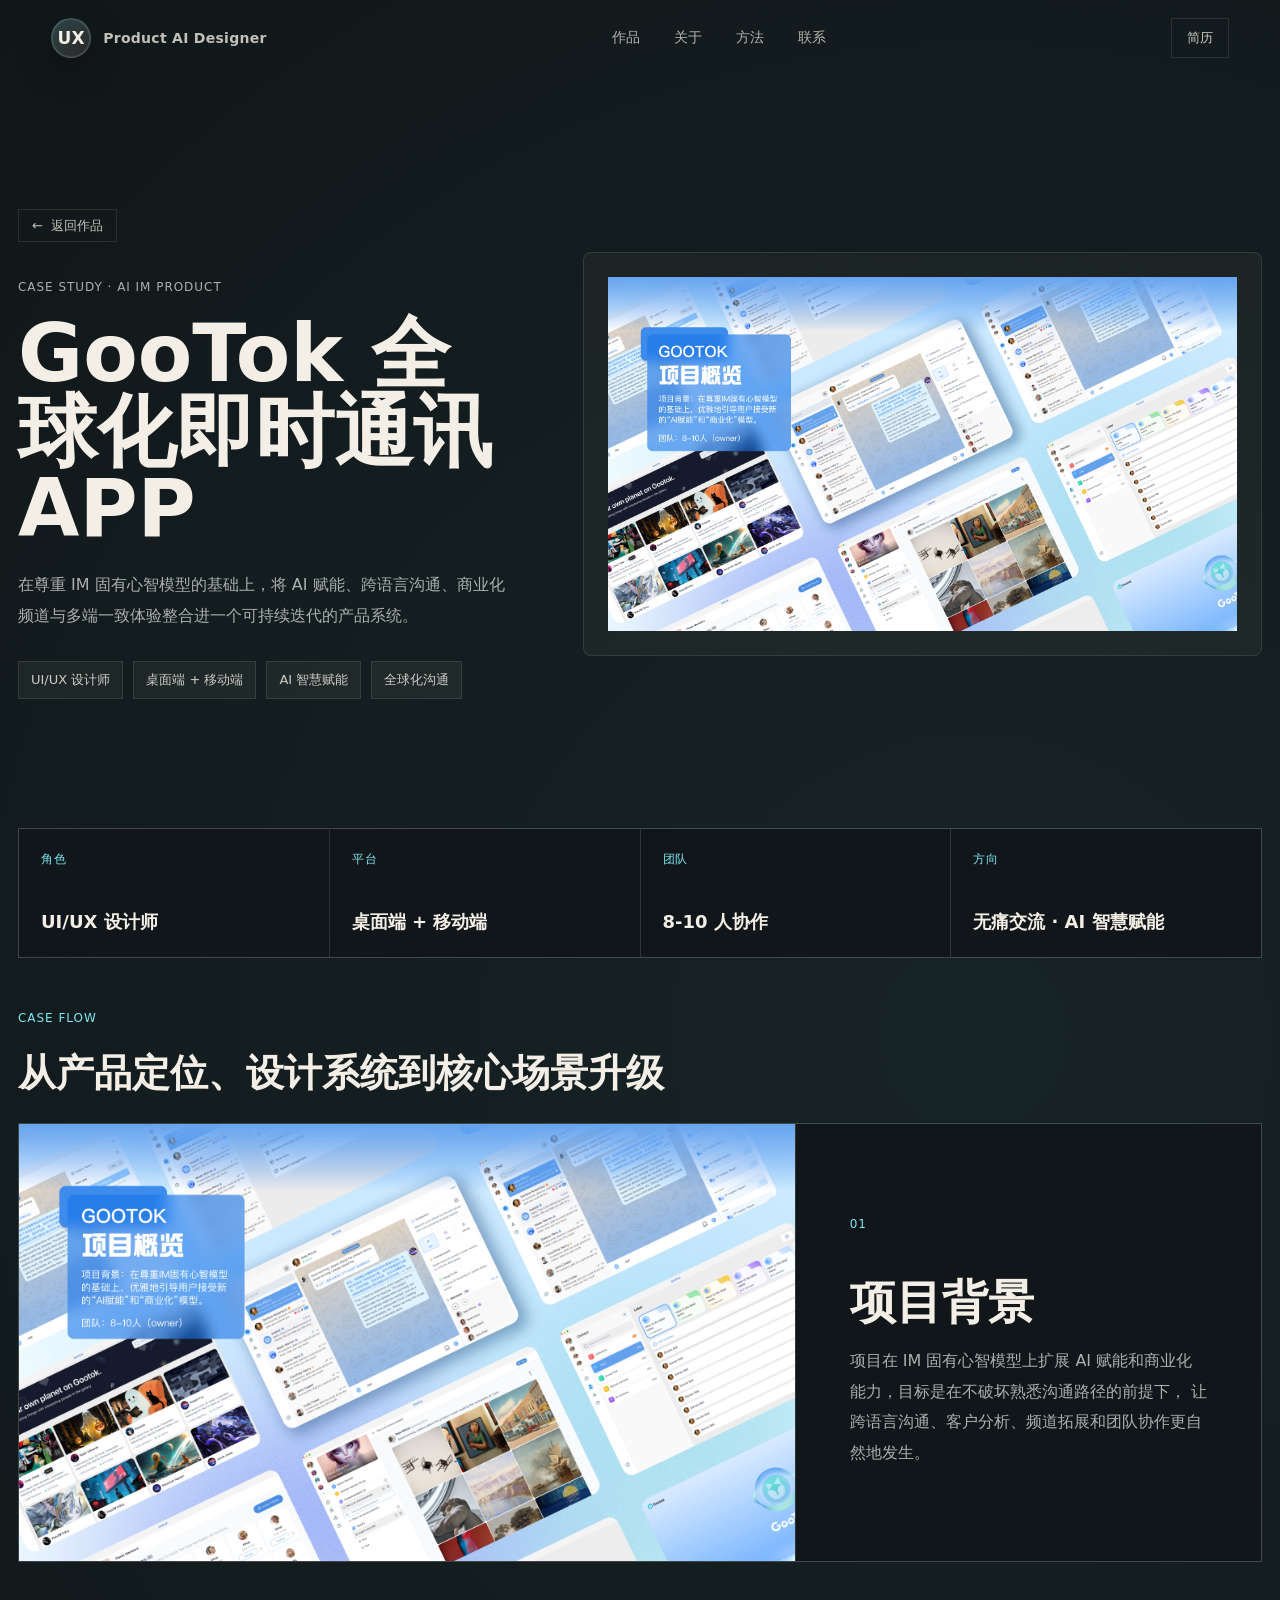
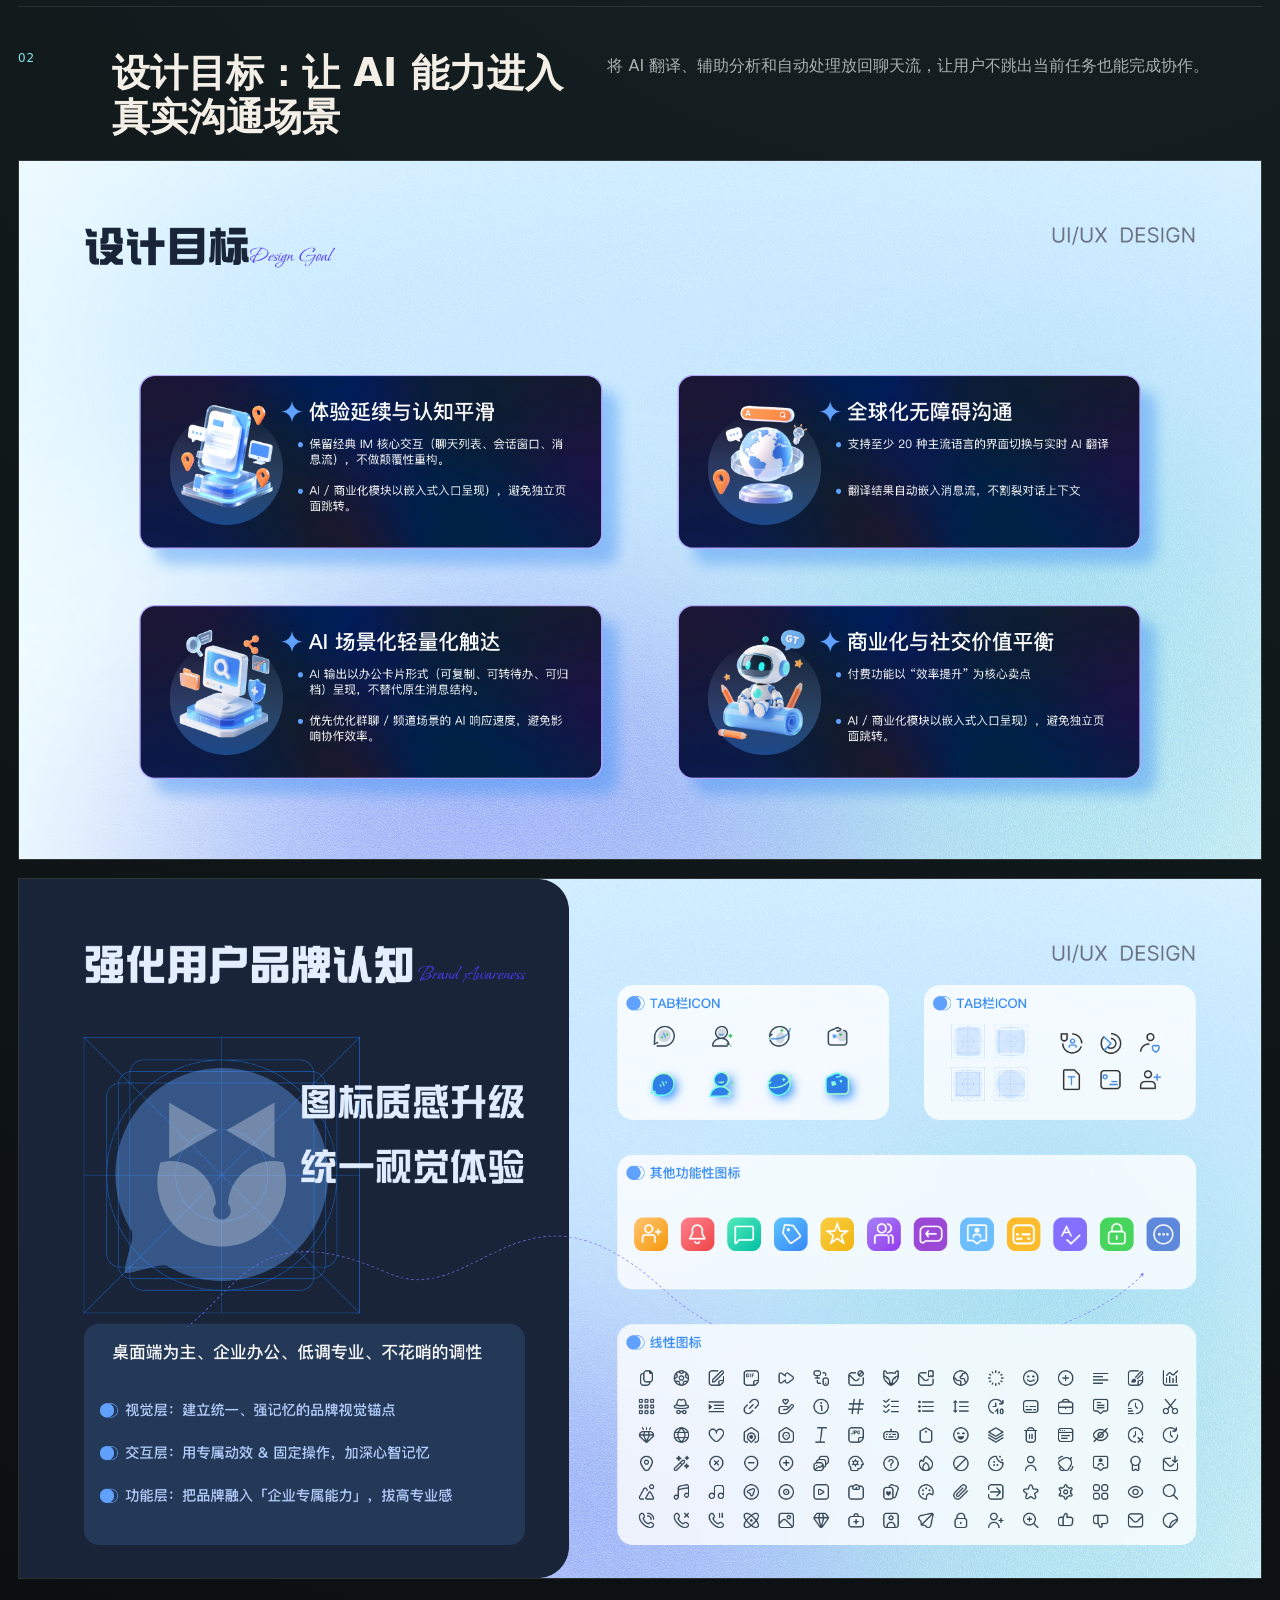
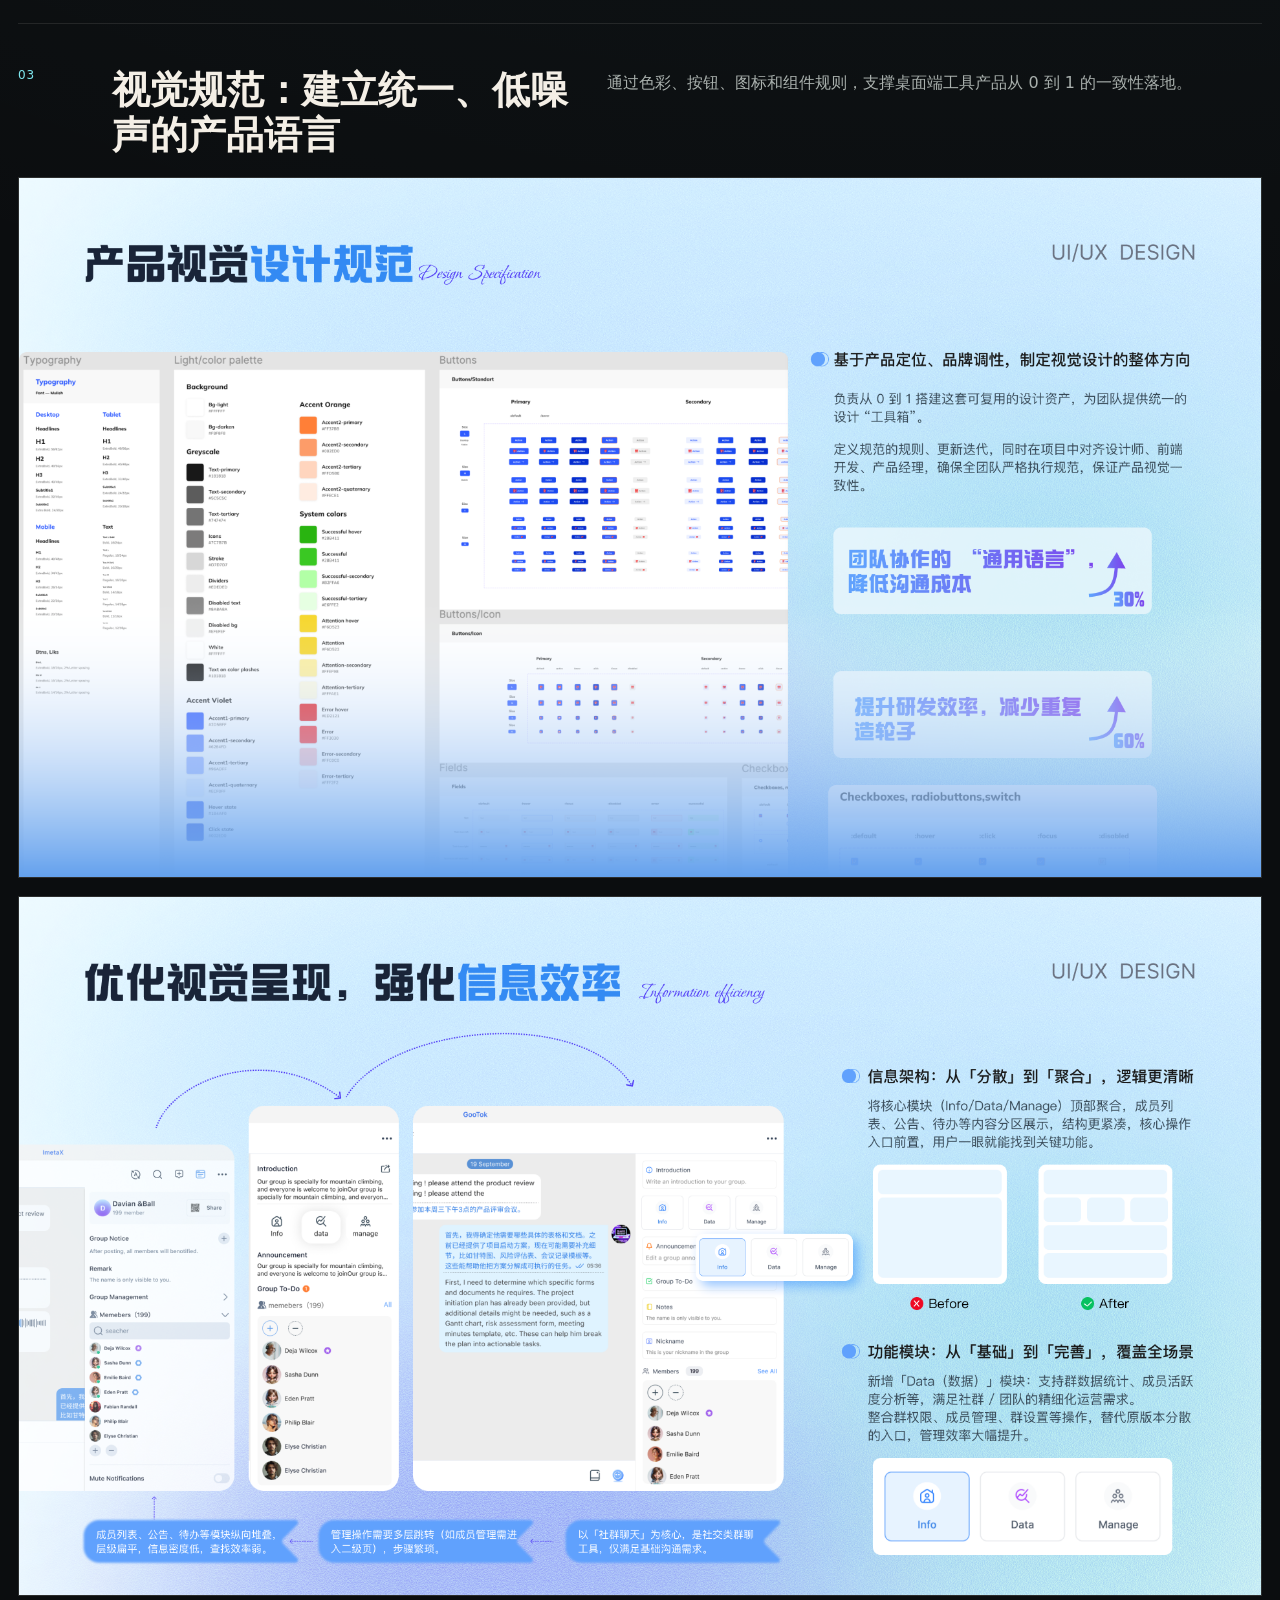
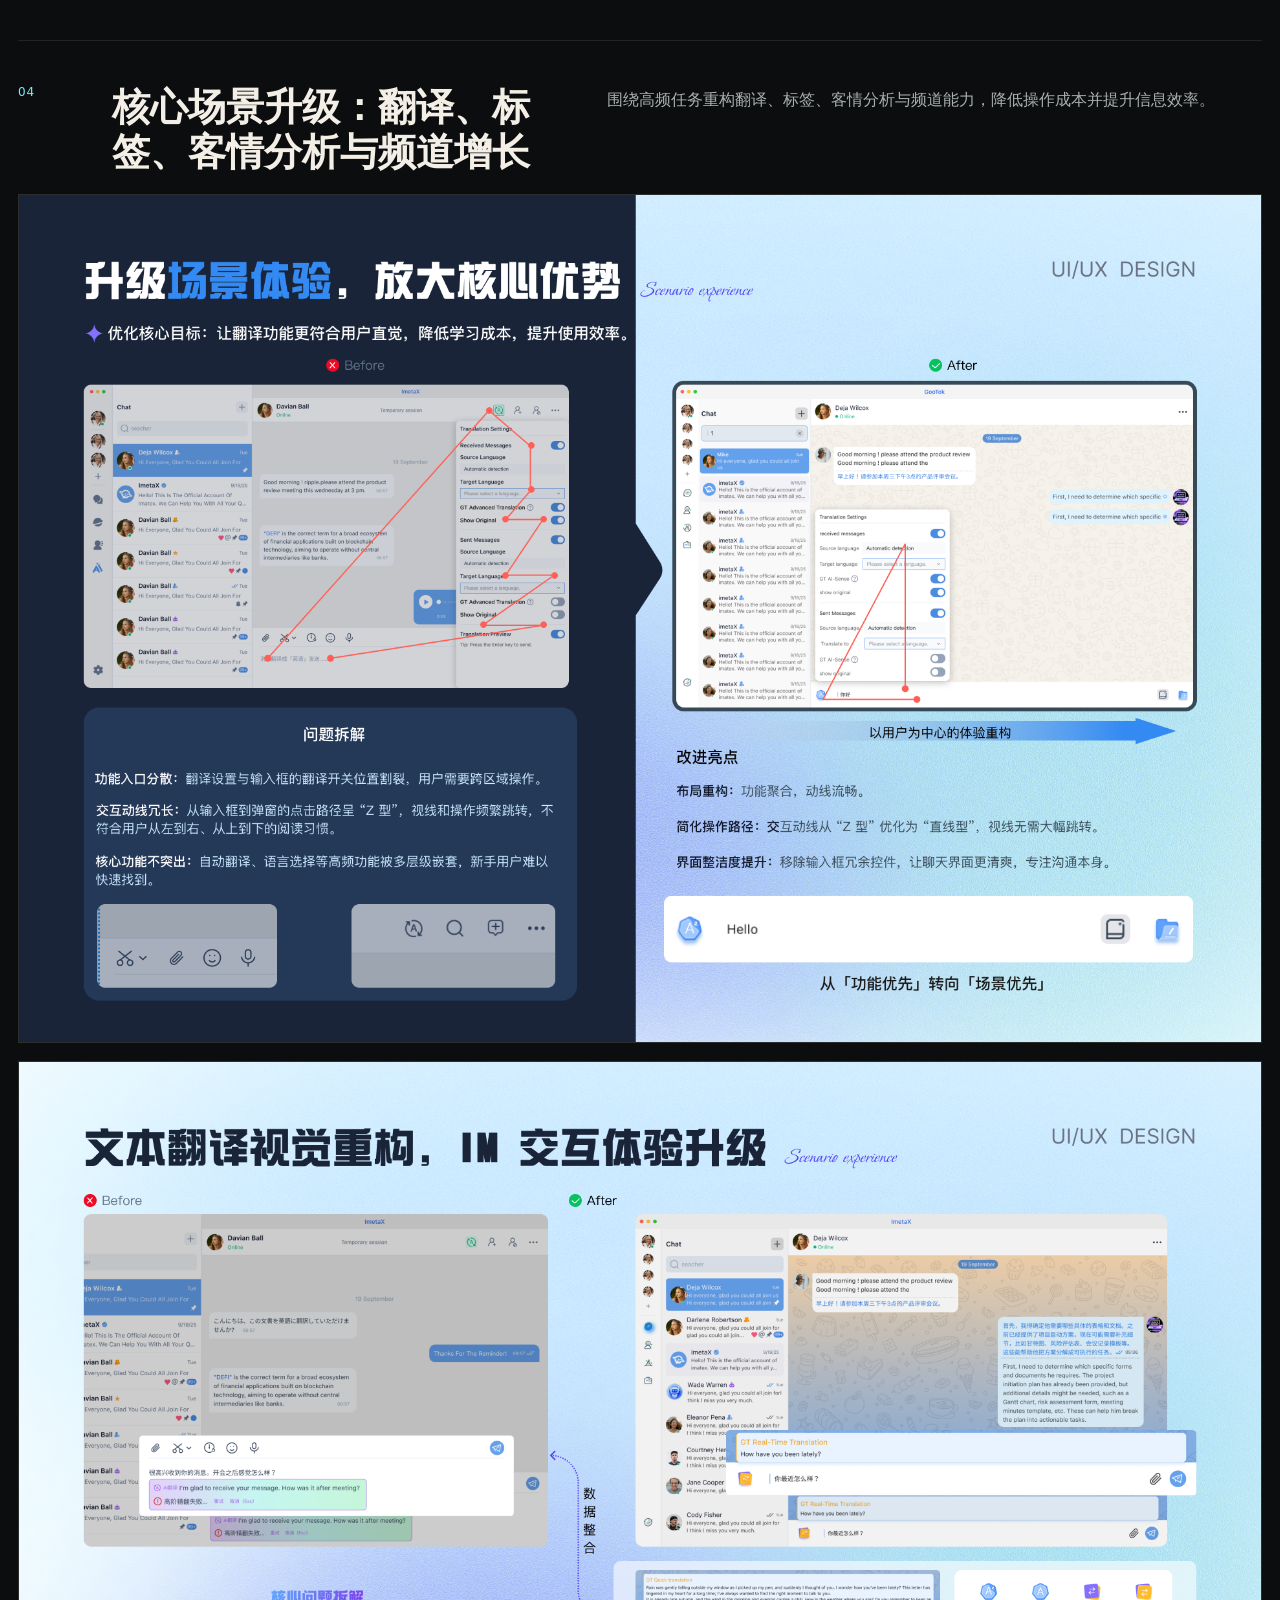
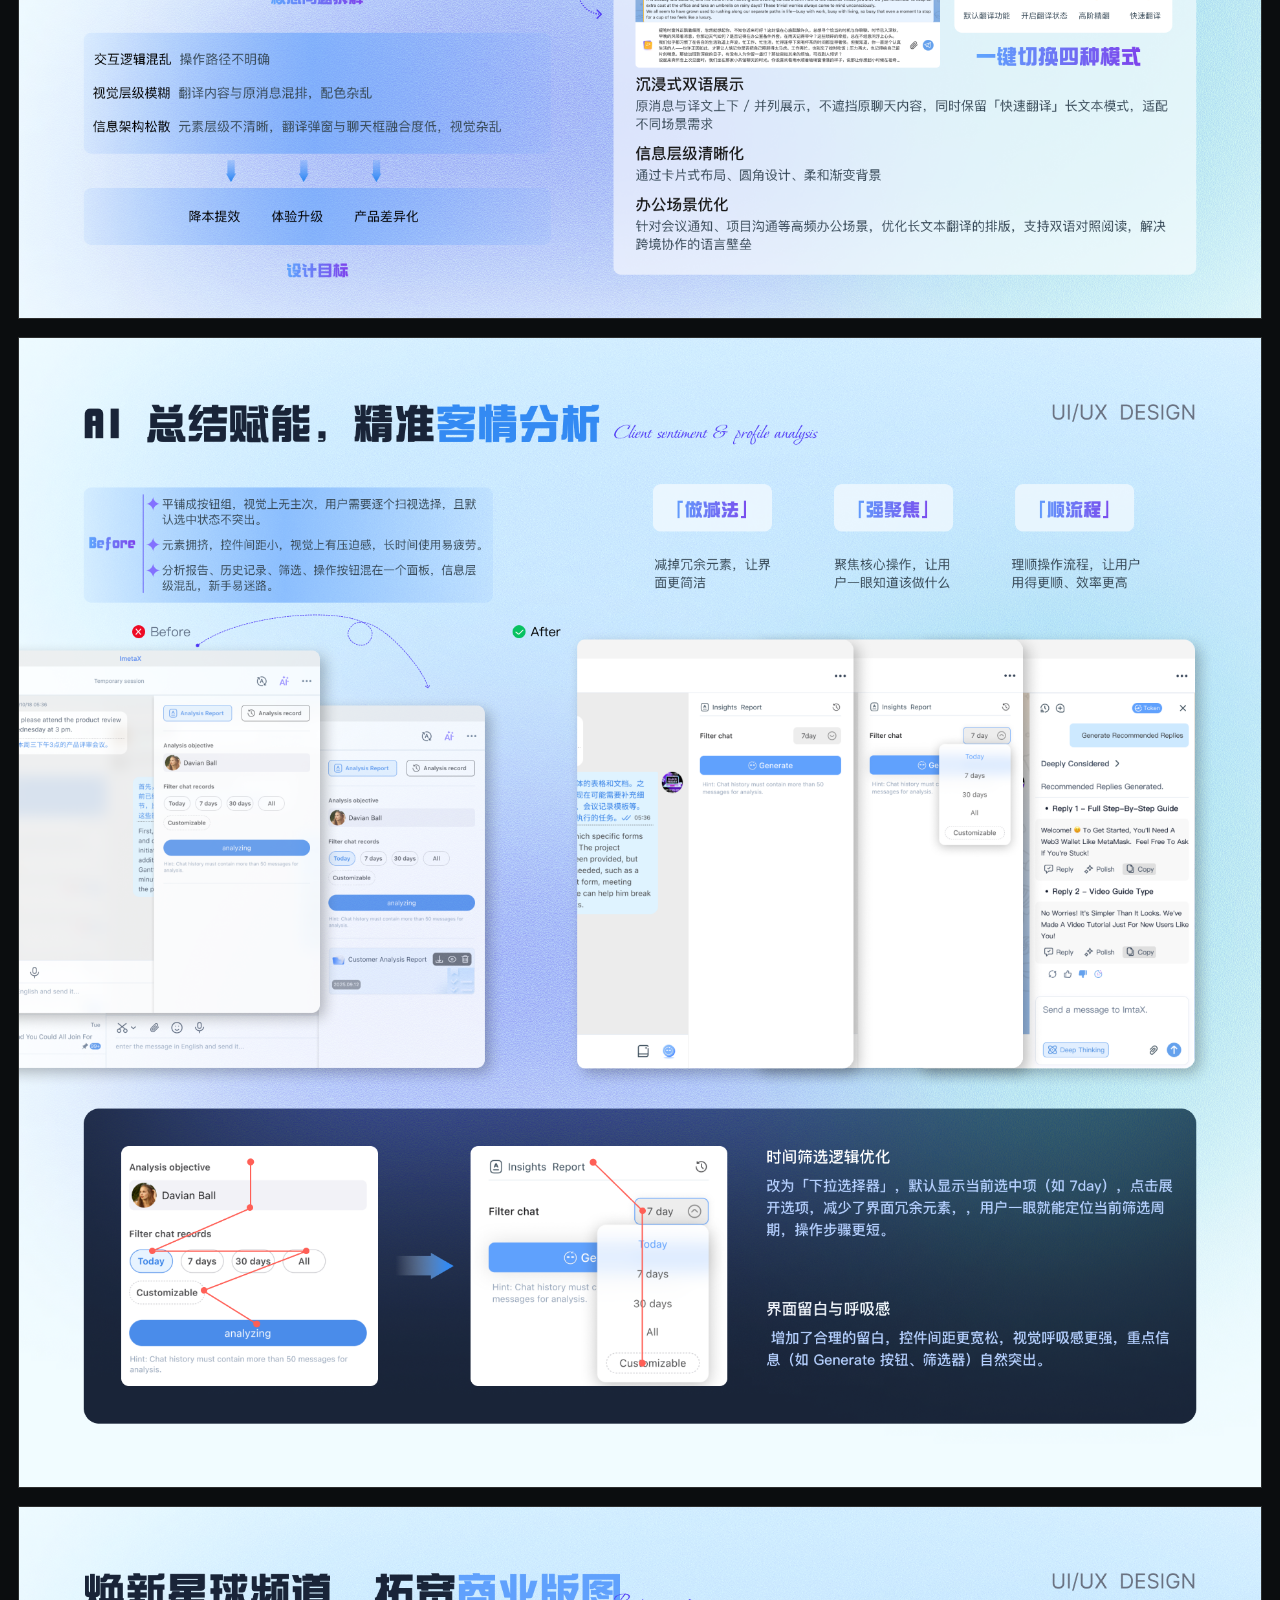
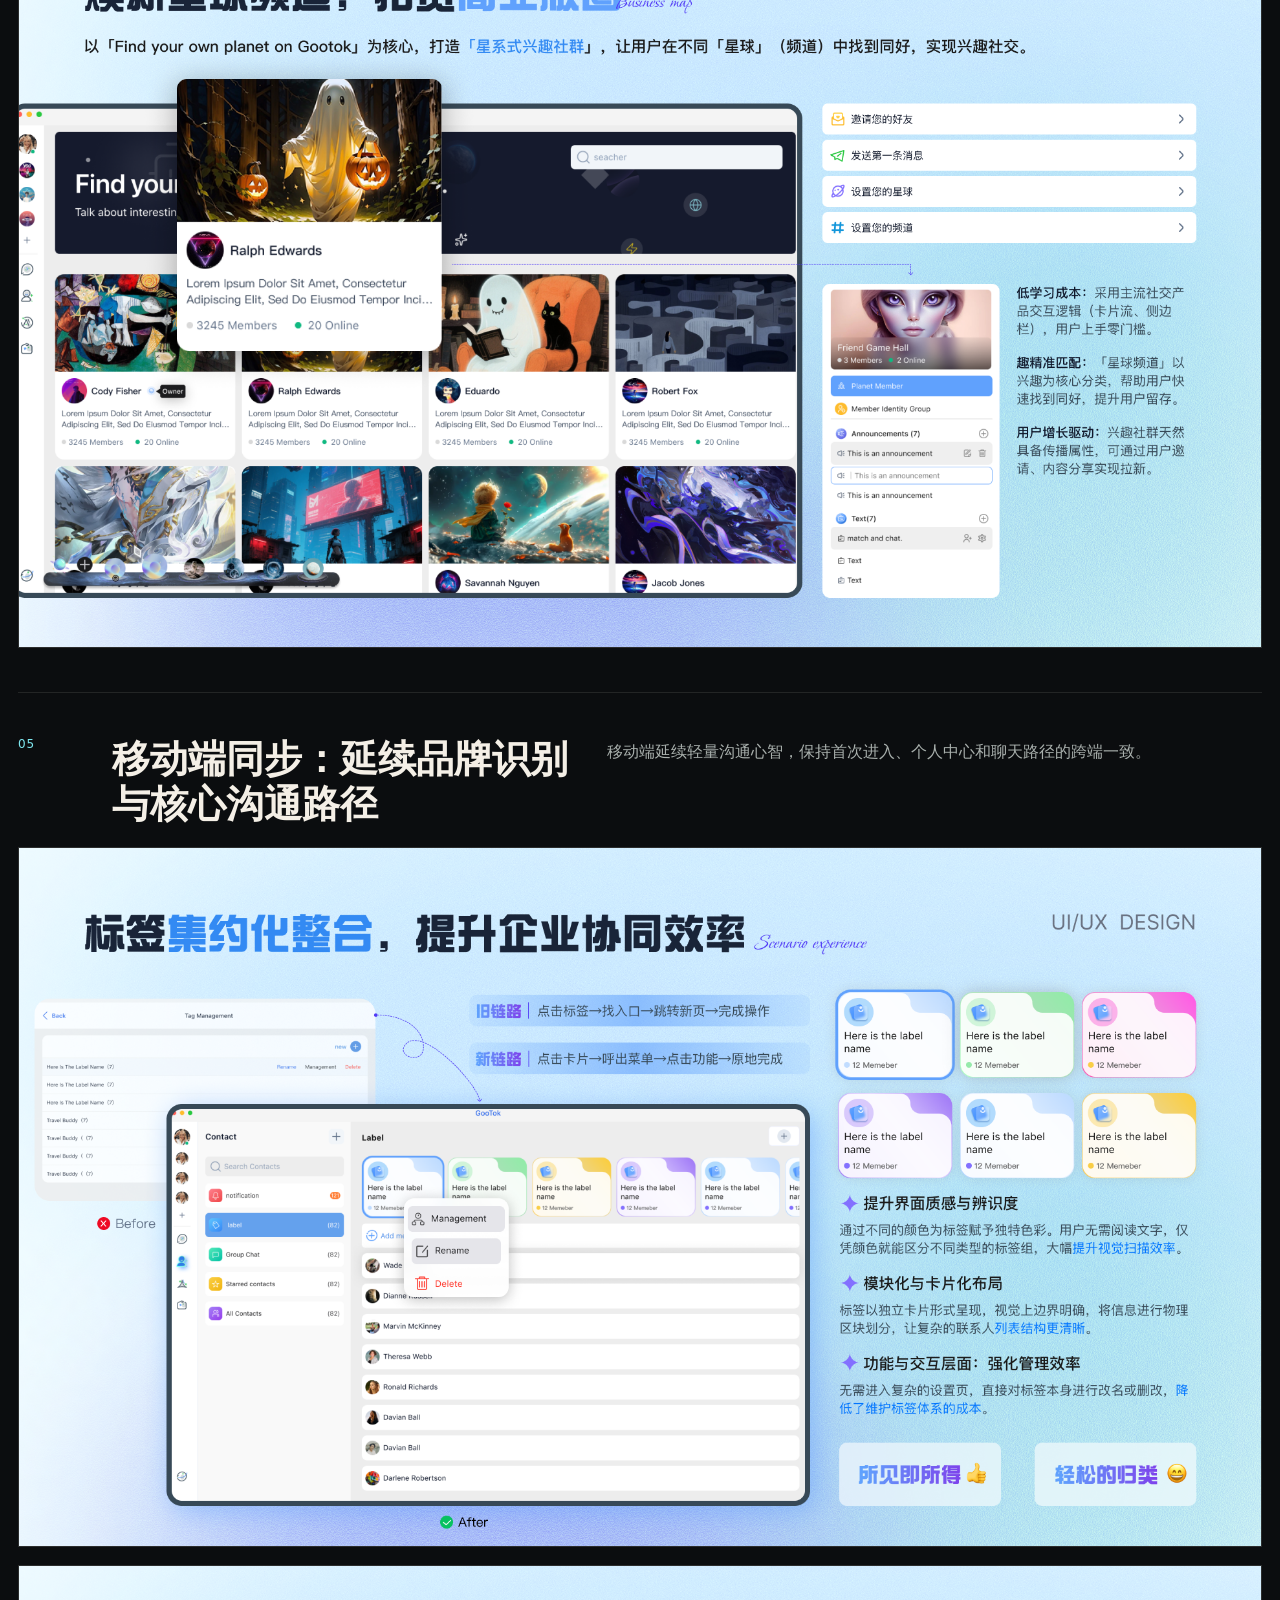
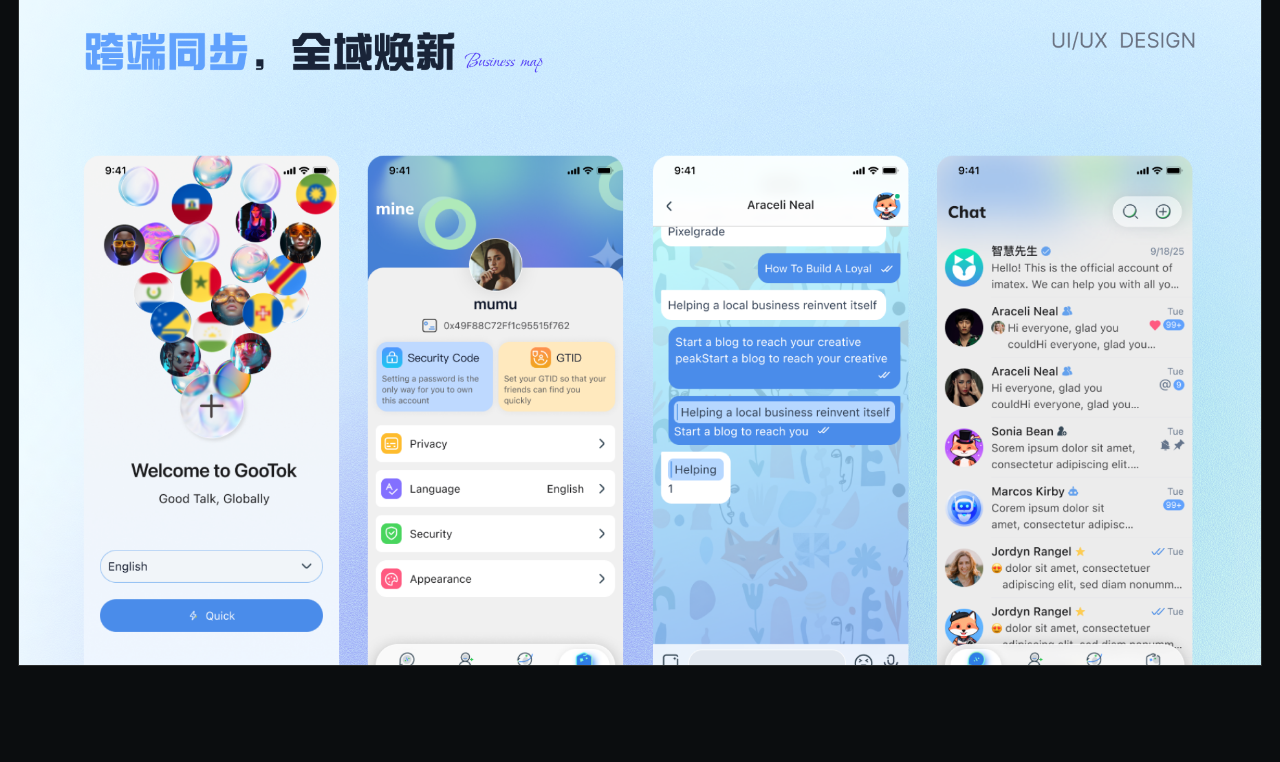
==== project-gootok.html @ 09742dea "Initial commit" ====
<!doctype html>
<html lang="zh-CN">
  <head>
    <meta charset="UTF-8" />
    <meta name="viewport" content="width=device-width, initial-scale=1.0" />
    <title>GooTok 全球化即时通讯 APP | 付小林 Ripple</title>
    <link rel="stylesheet" href="./styles.css" />
  </head>
  <body class="project-page">
    <header class="site-header is-scrolled" data-blur>
      <a class="brand" href="./index.html#top" aria-label="返回首页">
        <span class="brand-mark">UX</span>
        <span>Product AI Designer</span>
      </a>
      <nav class="nav-links" aria-label="主导航">
        <a href="./index.html#work">作品</a>
        <a href="./index.html#about">关于</a>
        <a href="./index.html#process">方法</a>
        <a href="./index.html#contact">联系</a>
      </nav>
      <a class="header-action" href="./resume.html">简历</a>
    </header>

    <main>
      <section class="project-hero">
        <div class="project-hero-copy reveal">
          <a class="project-back-link" href="./index.html#work">返回作品</a>
          <p class="section-kicker">Case Study · AI IM Product</p>
          <h1>GooTok 全球化即时通讯 APP</h1>
          <p>
            在尊重 IM 固有心智模型的基础上，将 AI 赋能、跨语言沟通、商业化频道与多端一致体验整合进一个可持续迭代的产品系统。
          </p>
          <div class="project-tags" aria-label="项目标签">
            <span>UI/UX 设计师</span>
            <span>桌面端 + 移动端</span>
            <span>AI 智慧赋能</span>
            <span>全球化沟通</span>
          </div>
        </div>
        <button class="project-hero-shot is-contained reveal" type="button" data-lightbox="./assets/projects/gootok/5.png">
          <img src="./assets/projects/gootok/5.png" alt="GooTok 项目封面" />
        </button>
      </section>

      <section class="project-overview">
        <div>
          <span>角色</span>
          <strong>UI/UX 设计师</strong>
        </div>
        <div>
          <span>平台</span>
          <strong>桌面端 + 移动端</strong>
        </div>
        <div>
          <span>团队</span>
          <strong>8-10 人协作</strong>
        </div>
        <div>
          <span>方向</span>
          <strong>无痛交流 · AI 智慧赋能</strong>
        </div>
      </section>

      <section class="project-section">
        <div class="project-section-heading">
          <p class="section-kicker">Case Flow</p>
          <h2>从产品定位、设计系统到核心场景升级</h2>
        </div>

        <section class="project-chapter">
          <article class="project-feature">
            <button type="button" data-lightbox="./assets/projects/gootok/5.png">
              <img src="./assets/projects/gootok/5.png" alt="GooTok 项目概览" />
            </button>
            <div>
              <span>01</span>
              <h3>项目背景</h3>
              <p>
                项目在 IM 固有心智模型上扩展 AI 赋能和商业化能力，目标是在不破坏熟悉沟通路径的前提下，
                让跨语言沟通、客户分析、频道拓展和团队协作更自然地发生。
              </p>
            </div>
          </article>
        </section>

        <section class="project-chapter">
          <div class="project-chapter-copy">
            <span>02</span>
            <h3>设计目标：让 AI 能力进入真实沟通场景</h3>
            <p>
              将 AI 翻译、辅助分析和自动处理放回聊天流，让用户不跳出当前任务也能完成协作。
            </p>
          </div>
          <div class="project-gallery">
            <button type="button" data-lightbox="./assets/projects/gootok/6.png">
              <img src="./assets/projects/gootok/6.png" alt="GooTok 设计目标" />
            </button>
            <button type="button" data-lightbox="./assets/projects/gootok/8.png">
              <img src="./assets/projects/gootok/8.png" alt="GooTok 翻译体验重构" />
            </button>
          </div>
        </section>

        <section class="project-chapter">
          <div class="project-chapter-copy">
            <span>03</span>
            <h3>视觉规范：建立统一、低噪声的产品语言</h3>
            <p>
              通过色彩、按钮、图标和组件规则，支撑桌面端工具产品从 0 到 1 的一致性落地。
            </p>
          </div>
          <div class="project-gallery">
            <button type="button" data-lightbox="./assets/projects/gootok/7.png">
              <img src="./assets/projects/gootok/7.png" alt="GooTok 产品视觉设计规范" />
            </button>
            <button type="button" data-lightbox="./assets/projects/gootok/9.png">
              <img src="./assets/projects/gootok/9.png" alt="GooTok 品牌认知与图标系统" />
            </button>
          </div>
        </section>

        <section class="project-chapter">
          <div class="project-chapter-copy">
            <span>04</span>
            <h3>核心场景升级：翻译、标签、客情分析与频道增长</h3>
            <p>
              围绕高频任务重构翻译、标签、客情分析与频道能力，降低操作成本并提升信息效率。
            </p>
          </div>
          <div class="project-gallery">
            <button type="button" data-lightbox="./assets/projects/gootok/10.png">
              <img src="./assets/projects/gootok/10.png" alt="GooTok 信息效率优化" />
            </button>
            <button type="button" data-lightbox="./assets/projects/gootok/11.png">
              <img src="./assets/projects/gootok/11.png" alt="GooTok 场景体验升级" />
            </button>
            <button type="button" data-lightbox="./assets/projects/gootok/13.png">
              <img src="./assets/projects/gootok/13.png" alt="GooTok 客情分析" />
            </button>
            <button type="button" data-lightbox="./assets/projects/gootok/14.png">
              <img src="./assets/projects/gootok/14.png" alt="GooTok 星球频道商业版图" />
            </button>
          </div>
        </section>

        <section class="project-chapter">
          <div class="project-chapter-copy">
            <span>05</span>
            <h3>移动端同步：延续品牌识别与核心沟通路径</h3>
            <p>
              移动端延续轻量沟通心智，保持首次进入、个人中心和聊天路径的跨端一致。
            </p>
          </div>
          <div class="project-gallery">
            <button type="button" data-lightbox="./assets/projects/gootok/12.png">
              <img src="./assets/projects/gootok/12.png" alt="GooTok 移动端界面" />
            </button>
            <button type="button" data-lightbox="./assets/projects/gootok/15.png">
              <img src="./assets/projects/gootok/15.png" alt="GooTok 移动端体验" />
            </button>
          </div>
        </section>
      </section>
    </main>

    <div class="lightbox" aria-hidden="true">
      <button class="lightbox-close" type="button" aria-label="关闭图片预览">关闭</button>
      <img alt="项目大图预览" />
    </div>
    <script src="./script.js"></script>
  </body>
</html>
---- styles.css ----
:root {
  color-scheme: dark;
  --bg: #0b0d0f;
  --bg-soft: #11161a;
  --ink: #f4efe6;
  --muted: #a9b0ad;
  --line: rgba(244, 239, 230, 0.1);
  --cyan: #7ee7ef;
  --coral: #ff7968;
  --olive: #b5c16b;
  --panel: rgba(18, 22, 24, 0.72);
  --max: 1440px;
  --radius-panel: 24px;
  --radius-card: 20px;
}

* {
  box-sizing: border-box;
}

html {
  scroll-behavior: smooth;
}

body {
  margin: 0;
  background: var(--bg);
  color: var(--ink);
  font-family:
    Inter, ui-sans-serif, system-ui, -apple-system, BlinkMacSystemFont, "Segoe UI",
    "PingFang SC", "Hiragino Sans GB", "Microsoft YaHei", sans-serif;
  letter-spacing: 0;
}

a {
  color: inherit;
  text-decoration: none;
}

.site-header {
  position: fixed;
  z-index: 20;
  top: 0;
  left: 0;
  right: 0;
  display: flex;
  align-items: center;
  justify-content: space-between;
  gap: 28px;
  padding: 18px clamp(18px, 4vw, 56px);
  transition:
    background 220ms ease,
    border-color 220ms ease,
    backdrop-filter 220ms ease;
}

.site-header.is-scrolled {
  background: rgba(8, 10, 11, 0.74);
  border-bottom: 1px solid var(--line);
  backdrop-filter: blur(18px);
}

.brand,
.nav-links,
.hero-tags,
.contact-actions {
  display: flex;
  align-items: center;
}

.brand {
  gap: 12px;
  font-size: 14px;
  font-weight: 650;
  color: rgba(244, 239, 230, 0.78);
  letter-spacing: 0.02em;
  white-space: nowrap;
}

.brand-mark {
  display: grid;
  width: 40px;
  height: 40px;
  place-items: center;
  border: 1px solid rgba(244, 239, 230, 0.16);
  border-radius: 50%;
  background:
    linear-gradient(145deg, rgba(126, 231, 239, 0.18), rgba(255, 121, 104, 0.08)),
    rgba(244, 239, 230, 0.04);
  color: var(--ink);
  font-size: 17px;
  font-weight: 800;
  box-shadow:
    0 12px 34px rgba(0, 0, 0, 0.28),
    inset 0 0 0 1px rgba(126, 231, 239, 0.14);
}

.nav-links {
  gap: clamp(16px, 3vw, 34px);
  color: rgba(244, 239, 230, 0.72);
  font-size: 14px;
}

.nav-links a,
.header-action {
  transition: color 180ms ease;
}

.nav-links a:hover,
.header-action:hover {
  color: var(--ink);
}

.header-action {
  border: 1px solid var(--line);
  padding: 10px 15px;
  color: rgba(244, 239, 230, 0.82);
  font-size: 13px;
}

.hero {
  position: relative;
  min-height: 92vh;
  display: grid;
  grid-template-columns: minmax(0, 0.92fr) minmax(320px, 0.42fr);
  grid-template-areas:
    "content portrait"
    "panel panel";
  column-gap: clamp(28px, 6vw, 90px);
  row-gap: 34px;
  align-items: start;
  overflow: hidden;
  width: min(var(--max), calc(100% - 36px));
  margin-inline: auto;
  padding: 118px 0 54px;
}

.hero-media,
.hero-overlay {
  position: absolute;
  inset-block: 0;
  left: 50%;
  width: 100vw;
  transform: translateX(-50%);
}

.hero-media {
  width: 100%;
  height: 100%;
  object-fit: cover;
  filter: saturate(0.92) contrast(1.04);
}

.hero-overlay {
  background:
    linear-gradient(90deg, rgba(6, 8, 9, 0.86) 0%, rgba(6, 8, 9, 0.56) 45%, rgba(6, 8, 9, 0.28) 100%),
    linear-gradient(0deg, var(--bg) 0%, rgba(11, 13, 15, 0) 32%),
    radial-gradient(circle at 18% 42%, rgba(126, 231, 239, 0.16), transparent 34%);
}

.hero-content,
.hero-panel,
.hero-portrait {
  position: relative;
  z-index: 2;
}

.hero-content {
  grid-area: content;
  width: min(700px, 100%);
  min-height: 432px;
  display: flex;
  flex-direction: column;
  padding-bottom: 0;
}

.hero-portrait {
  grid-area: portrait;
  justify-self: end;
  width: min(360px, 100%);
  margin: 0;
  overflow: visible;
  border: 1px solid rgba(126, 231, 239, 0.22);
  border-radius: 42px;
  background: rgba(8, 12, 14, 0.62);
  box-shadow:
    -28px 36px 120px rgba(0, 0, 0, 0.48),
    inset 0 0 0 1px rgba(244, 239, 230, 0.04);
}

.hero-portrait::before {
  content: "";
  position: absolute;
  z-index: 1;
  pointer-events: none;
}

.hero-portrait::before {
  top: -58px;
  left: 30px;
  width: 138px;
  height: 138px;
  border-radius: 50%;
  background: repeating-conic-gradient(from 10deg, rgba(126, 231, 239, 0.72) 0 7deg, transparent 7deg 14deg);
  opacity: 0.7;
}

.hero-portrait img {
  position: relative;
  z-index: 1;
  display: block;
  width: 100%;
  aspect-ratio: 4 / 5.05;
  object-fit: cover;
  object-position: center top;
  border-radius: 40px 40px 24px 24px;
  filter: saturate(0.92) contrast(1.06) brightness(0.98);
}

.hero-portrait figcaption {
  position: absolute;
  z-index: 3;
  left: 50%;
  bottom: 18px;
  width: min(82%, 292px);
  display: grid;
  gap: 8px;
  padding: 14px 18px;
  border: 1px solid rgba(244, 239, 230, 0.18);
  border-radius: 18px;
  background: rgba(8, 12, 14, 0.74);
  box-shadow: 0 18px 54px rgba(0, 0, 0, 0.34);
  transform: translateX(-50%);
  backdrop-filter: blur(18px);
}

.hero-portrait figcaption span {
  color: var(--cyan);
  font-size: 11px;
  line-height: 1.4;
  letter-spacing: 0.08em;
  text-transform: uppercase;
}

.hero-portrait figcaption strong {
  color: rgba(244, 239, 230, 0.88);
  font-size: 13px;
  line-height: 1.45;
  font-weight: 520;
}

.eyebrow,
.section-kicker,
.work-body p,
.panel-label {
  color: var(--cyan);
  text-transform: uppercase;
  font-size: 12px;
  line-height: 1.4;
  letter-spacing: 0.08em;
}

.hero h1,
.intro h2,
.section-heading h2,
.about-copy h2,
.contact h2 {
  margin: 0;
  font-weight: 640;
  letter-spacing: 0;
}

.hero h1 {
  max-width: 680px;
  margin-top: 20px;
  font-size: clamp(42px, 4.45vw, 64px);
  line-height: 1.1;
}

.hero h1 span {
  display: block;
}

.hero-subtitle {
  max-width: 600px;
  margin: 22px 0 0;
  color: rgba(126, 231, 239, 0.82);
  font-size: clamp(14px, 1.45vw, 17px);
  line-height: 1.65;
  font-weight: 560;
}

.hero-copy {
  max-width: 620px;
  margin: 24px 0 0;
  color: rgba(244, 239, 230, 0.72);
  font-size: clamp(14px, 1.5vw, 17px);
  line-height: 1.85;
}

.hero-tags,
.contact-actions {
  gap: 10px;
  flex-wrap: wrap;
  margin-top: 28px;
}

.hero-tags {
  max-width: 560px;
  margin-top: 32px;
}

.hero-tags span {
  display: inline-flex;
  min-height: 38px;
  align-items: center;
  border-radius: 9px;
  border: 1px solid rgba(126, 231, 239, 0.28);
  background:
    linear-gradient(180deg, rgba(126, 231, 239, 0.34), rgba(59, 134, 181, 0.18)),
    rgba(11, 35, 52, 0.72);
  color: rgba(235, 250, 252, 0.94);
  padding: 0 13px;
  font-size: clamp(14px, 1.25vw, 17px);
  line-height: 1;
  font-weight: 560;
  white-space: nowrap;
  box-shadow: inset 0 1px 0 rgba(244, 239, 230, 0.18);
  backdrop-filter: blur(14px);
}

.button {
  min-height: 46px;
  display: inline-flex;
  align-items: center;
  justify-content: center;
  border: 1px solid var(--line);
  padding: 0 20px;
  font-size: 14px;
  transition:
    transform 180ms ease,
    background 180ms ease,
    border-color 180ms ease;
}

.button:hover {
  transform: translateY(-2px);
}

.button.primary {
  background: var(--ink);
  color: #101314;
  border-color: var(--ink);
}

.button.secondary {
  color: rgba(244, 239, 230, 0.88);
  background: rgba(244, 239, 230, 0.06);
}

.hero-panel {
  grid-area: panel;
  width: 100%;
  display: grid;
  grid-template-columns: repeat(3, 1fr);
  border: 1px solid rgba(126, 231, 239, 0.18);
  background: rgba(9, 12, 13, 0.46);
  backdrop-filter: blur(20px);
}

.hero-panel div {
  min-height: 112px;
  display: flex;
  flex-direction: column;
  justify-content: space-between;
  gap: 18px;
  padding: 22px;
  border-right: 1px solid rgba(126, 231, 239, 0.14);
}

.hero-panel div:last-child {
  border-right: 0;
}

.hero-panel strong {
  font-size: 16px;
  line-height: 1.55;
  font-weight: 520;
  white-space: nowrap;
}

.section-band,
.section,
.metrics,
.contact {
  width: min(var(--max), calc(100% - 36px));
  margin-inline: auto;
}

.section-band {
  padding: 100px 0 66px;
}

.intro-grid {
  display: grid;
  grid-template-columns: 1.2fr 0.8fr;
  gap: clamp(28px, 7vw, 90px);
  align-items: start;
  border-top: 1px solid var(--line);
  padding-top: 28px;
}

.intro h2,
.section-heading h2,
.about-copy h2,
.contact h2 {
  font-size: clamp(30px, 4.8vw, 58px);
  line-height: 1.08;
}

.intro p,
.about-copy p,
.process-item p,
.metric p,
.work-body span {
  color: var(--muted);
  line-height: 1.85;
  font-size: 15px;
}

.metrics {
  display: grid;
  grid-template-columns: repeat(3, 1fr);
  gap: 24px;
  padding: 38px 30px;
  border: 1px solid rgba(126, 231, 239, 0.16);
  border-radius: var(--radius-panel);
  background:
    linear-gradient(rgba(244, 239, 230, 0.014) 1px, transparent 1px),
    linear-gradient(90deg, rgba(244, 239, 230, 0.014) 1px, transparent 1px),
    linear-gradient(135deg, rgba(126, 231, 239, 0.1), rgba(244, 239, 230, 0.045) 48%, rgba(255, 121, 104, 0.055)),
    rgba(244, 239, 230, 0.045);
  background-size: 160px 160px;
  color: #050607;
  backdrop-filter: blur(18px);
}

.metric {
  min-height: 430px;
  display: flex;
  flex-direction: column-reverse;
  position: relative;
  border-radius: var(--radius-card);
  background:
    radial-gradient(circle at 78% 22%, var(--metric-glow, rgba(126, 231, 239, 0.16)), transparent 36%),
    linear-gradient(145deg, var(--metric-tint, rgba(126, 231, 239, 0.08)), transparent 44%),
    #050607;
  color: #f8f6ef;
  overflow: hidden;
}

.metric:nth-child(1) {
  --metric-glow: rgba(126, 231, 239, 0.2);
  --metric-tint: rgba(28, 92, 132, 0.32);
  --metric-shape: #8fb2c9;
  --metric-accent: #7ee7ef;
}

.metric:nth-child(2) {
  --metric-glow: rgba(255, 121, 104, 0.17);
  --metric-tint: rgba(70, 40, 72, 0.28);
  --metric-shape: #b8aaa2;
  --metric-accent: #ff7968;
}

.metric:nth-child(3) {
  --metric-glow: rgba(181, 193, 107, 0.18);
  --metric-tint: rgba(72, 83, 44, 0.24);
  --metric-shape: #aeb8a4;
  --metric-accent: #b5c16b;
}

.metric-copy {
  position: relative;
  z-index: 2;
  padding: 42px 34px 0;
}

.metric-visual {
  position: relative;
  flex: 1;
  min-height: 150px;
  overflow: hidden;
  border-bottom: 0;
  background: transparent;
}

.metric-visual::before {
  content: "";
  position: absolute;
  inset: auto auto 20px 26px;
  width: 136px;
  height: 136px;
  opacity: 0.78;
  background: var(--metric-art, radial-gradient(circle, var(--metric-shape) 0 34%, transparent 35%));
}

.orbit {
  position: absolute;
  display: none;
}

.orbit::after {
  content: "";
  position: absolute;
  width: 10px;
  height: 10px;
  top: 50%;
  left: -5px;
  border-radius: 50%;
  background: var(--cyan);
  box-shadow: 0 0 18px rgba(126, 231, 239, 0.9);
}

.device,
.ai-core,
.component-stack {
  position: absolute;
  z-index: 1;
  animation: none;
}

.device {
  left: 58px;
  bottom: 46px;
  width: 126px;
  height: 126px;
  border: 18px solid var(--metric-shape);
  border-radius: 50%;
  background: transparent;
  box-shadow: -76px -10px 0 -48px transparent;
  transform: none;
}

.device::after {
  content: "";
  position: absolute;
  left: -72px;
  top: -32px;
  width: 58px;
  height: 58px;
  border: 8px solid var(--metric-shape);
  border-radius: 50%;
  background: transparent;
  transform: none;
}

.device span,
.device i,
.device b {
  position: absolute;
  display: block;
  border-radius: 999px;
  background: rgba(244, 239, 230, 0.78);
}

.device span {
  width: 34px;
  height: 34px;
  top: 76px;
  left: -64px;
  background: var(--metric-accent);
}

.device i {
  display: none;
}

.device b {
  width: 82px;
  height: 82px;
  right: 4px;
  bottom: 4px;
  border-radius: 50%;
  background: #050607;
}

.ai-core {
  left: 50px;
  bottom: 42px;
  width: 128px;
  height: 100px;
  border: 8px solid var(--metric-shape);
  border-radius: 28px;
  background: var(--metric-shape);
  transform: rotate(-12deg);
}

.ai-core span,
.ai-core i {
  position: absolute;
  inset: auto;
  border: 3px dashed var(--metric-accent);
  border-radius: 18px;
  animation: none;
}

.ai-core span {
  width: 72px;
  height: 70px;
  left: -62px;
  top: -36px;
  background: transparent;
}

.ai-core i {
  width: 42px;
  height: 42px;
  left: -64px;
  bottom: -8px;
  border: 0;
  border-radius: 12px;
  background: var(--metric-accent);
}

.component-stack {
  left: 52px;
  bottom: 36px;
  width: 142px;
  height: 142px;
  border: 3px solid var(--metric-shape);
  border-radius: 50%;
  transform: none;
}

.component-stack span {
  position: absolute;
  display: block;
  border: 0;
  background: var(--metric-shape);
  box-shadow: none;
}

.component-stack span:nth-child(1) {
  width: 72px;
  height: 72px;
  left: 58px;
  top: 58px;
  border-radius: 0 0 72px 0;
}

.component-stack span:nth-child(2) {
  width: 142px;
  height: 142px;
  left: -3px;
  top: -3px;
  border: 10px solid var(--metric-shape);
  border-left-color: transparent;
  border-bottom-color: transparent;
  border-radius: 50%;
  background: transparent;
  opacity: 1;
}

.component-stack span:nth-child(3) {
  display: none;
}

@keyframes pulse-ring {
  0%,
  100% {
    opacity: 0.36;
    scale: 0.96;
  }
  50% {
    opacity: 0.9;
    scale: 1.06;
  }
}

.metric-copy span,
.process-item span {
  color: var(--coral);
  font-size: 13px;
}

.metric strong {
  display: block;
  margin-top: 46px;
  font-size: clamp(30px, 4vw, 44px);
  line-height: 1.12;
  font-weight: 560;
}

.metric p {
  max-width: 300px;
  margin: 24px 0 0;
  color: rgba(248, 246, 239, 0.78);
  font-size: 16px;
  line-height: 1.75;
}

.section {
  padding: 112px 0 0;
}

#work.section {
  padding-top: 72px;
}

.section-heading {
  display: flex;
  justify-content: space-between;
  align-items: end;
  gap: 28px;
  margin-bottom: 24px;
}

.section-brief {
  max-width: 430px;
  margin: 0;
  color: var(--muted);
  font-size: 15px;
  line-height: 1.85;
}

.work-grid {
  display: grid;
  grid-template-columns: 1.1fr 0.9fr;
  gap: 14px;
}

.work-card {
  min-height: 340px;
  display: flex;
  flex-direction: column;
  overflow: hidden;
  border: 1px solid rgba(244, 239, 230, 0.08);
  border-radius: var(--radius-panel);
  background: rgba(17, 21, 24, 0.9);
}

.work-card.large {
  grid-row: span 2;
  min-height: 560px;
}

.work-visual {
  flex: 1;
  min-height: 170px;
  position: relative;
  background:
    linear-gradient(135deg, rgba(126, 231, 239, 0.2), transparent 34%),
    linear-gradient(225deg, rgba(255, 121, 104, 0.18), transparent 42%),
    #171c1f;
}

.work-cover {
  min-height: 390px;
}

.work-card:not(.large) .work-cover {
  min-height: 190px;
}

.work-cover img {
  display: block;
  width: 100%;
  height: 100%;
  object-fit: cover;
  transition: transform 500ms ease;
}

.work-cover.is-contained {
  padding: 18px;
}

.work-cover.is-contained img {
  object-fit: contain;
}

.work-cover span {
  position: absolute;
  right: 22px;
  bottom: 22px;
  z-index: 1;
  border: 1px solid rgba(244, 239, 230, 0.3);
  background: rgba(9, 12, 13, 0.68);
  padding: 10px 14px;
  color: rgba(244, 239, 230, 0.88);
  font-size: 13px;
  backdrop-filter: blur(14px);
  border-radius: 12px;
}

.work-card:hover .work-cover img {
  transform: scale(1.035);
}

.work-visual::before,
.work-visual::after {
  content: "";
  position: absolute;
  border: 1px solid rgba(244, 239, 230, 0.07);
  background: rgba(244, 239, 230, 0.035);
}

.visual-a::before {
  inset: 12% 12% 28% 18%;
}

.visual-a::after {
  width: 44%;
  height: 20%;
  right: 9%;
  bottom: 13%;
}

.visual-b::before {
  width: 54%;
  height: 54%;
  left: 15%;
  top: 18%;
  border-radius: 50%;
}

.visual-b::after {
  width: 30%;
  height: 34%;
  right: 14%;
  bottom: 16%;
}

.visual-c::before {
  inset: 18% 18% 18% 18%;
}

.visual-c::after {
  width: 48%;
  height: 1px;
  left: 26%;
  top: 50%;
  background: var(--olive);
}

.work-body {
  padding: 20px;
}

.work-body h3 {
  margin: 8px 0 12px;
  font-size: clamp(22px, 2.6vw, 30px);
  line-height: 1.15;
  font-weight: 560;
}

.codex-section {
  padding-top: 170px;
}

.codex-section .section-heading {
  display: grid;
  grid-template-columns: minmax(0, 1fr) minmax(360px, 420px);
  align-items: center;
  gap: clamp(34px, 6vw, 84px);
  margin-bottom: 48px;
  border-top: 0;
  padding-top: 0;
}

.codex-section .section-heading h2 {
  max-width: 820px;
}

.codex-section .section-brief {
  max-width: 420px;
  border-left: 1px solid rgba(126, 231, 239, 0.2);
  padding-left: 28px;
}

.codex-map {
  min-height: 360px;
  display: grid;
  grid-template-columns: minmax(220px, 0.9fr) minmax(260px, 1fr) minmax(220px, 0.9fr);
  gap: 1px;
  position: relative;
  overflow: hidden;
  border: 1px solid rgba(244, 239, 230, 0.08);
  border-radius: var(--radius-panel) var(--radius-panel) 0 0;
  background:
    radial-gradient(circle at 50% 45%, rgba(126, 231, 239, 0.16), transparent 34%),
    rgba(244, 239, 230, 0.06);
}

.codex-map::before {
  content: "";
  position: absolute;
  inset: 52px 12%;
  border-top: 1px solid rgba(126, 231, 239, 0.18);
  border-bottom: 1px solid rgba(255, 121, 104, 0.12);
  transform: skewY(-6deg);
  pointer-events: none;
}

.codex-role,
.codex-core {
  min-height: 360px;
  position: relative;
  z-index: 1;
  background: rgba(17, 22, 26, 0.88);
}

.codex-role {
  display: grid;
  align-content: end;
  padding: clamp(24px, 4vw, 38px);
}

.codex-role span,
.collab-card span {
  color: var(--coral);
  font-size: 12px;
  line-height: 1.4;
  letter-spacing: 0.08em;
  text-transform: uppercase;
}

.codex-role strong {
  display: block;
  margin: 16px 0 14px;
  font-size: clamp(28px, 4vw, 46px);
  line-height: 1.05;
  font-weight: 580;
}

.codex-role p,
.collab-card p,
.codex-outcomes span {
  margin: 0;
  color: var(--muted);
  font-size: 15px;
  line-height: 1.8;
}

.designer-role {
  background:
    linear-gradient(145deg, rgba(126, 231, 239, 0.12), transparent 42%),
    rgba(17, 22, 26, 0.88);
}

.codex-role-card {
  background:
    linear-gradient(225deg, rgba(255, 121, 104, 0.12), transparent 42%),
    rgba(17, 22, 26, 0.88);
}

.codex-core {
  display: grid;
  place-items: center;
  overflow: hidden;
}

.codex-ring {
  position: absolute;
  width: min(260px, 72%);
  aspect-ratio: 1;
  border: 1px solid rgba(126, 231, 239, 0.18);
  border-radius: 50%;
  animation: pulse-ring 3.8s ease-in-out infinite;
}

.codex-ring::before,
.codex-ring::after {
  content: "";
  position: absolute;
  inset: 18%;
  border: 1px solid rgba(244, 239, 230, 0.08);
  border-radius: 50%;
}

.codex-ring::after {
  inset: -18%;
  border-color: rgba(255, 121, 104, 0.2);
}

.codex-node {
  position: relative;
  z-index: 2;
  width: 116px;
  aspect-ratio: 1;
  display: grid;
  place-items: center;
  border: 1px solid rgba(126, 231, 239, 0.48);
  border-radius: 28px;
  background:
    radial-gradient(circle at 50% 38%, rgba(244, 239, 230, 0.88), transparent 22%),
    linear-gradient(145deg, rgba(126, 231, 239, 0.72), rgba(255, 121, 104, 0.42)),
    #143040;
  box-shadow:
    0 30px 80px rgba(0, 0, 0, 0.32),
    0 0 44px rgba(126, 231, 239, 0.22);
  color: #081012;
  font-size: 30px;
  font-weight: 760;
}

.codex-line {
  position: absolute;
  width: 72%;
  height: 1px;
  background: linear-gradient(90deg, transparent, rgba(126, 231, 239, 0.2), transparent);
}

.line-a {
  rotate: 28deg;
}

.line-b {
  rotate: -28deg;
}

.collab-grid {
  display: grid;
  grid-template-columns: repeat(4, 1fr);
  gap: 1px;
  border: 1px solid rgba(244, 239, 230, 0.08);
  border-top: 0;
  border-radius: 0 0 var(--radius-panel) var(--radius-panel);
  overflow: hidden;
  background: rgba(244, 239, 230, 0.06);
}

.collab-card {
  min-height: 250px;
  position: relative;
  padding: 24px 22px 26px;
  background: var(--bg-soft);
}

.collab-card h3 {
  margin: 24px 0 12px;
  font-size: 24px;
  line-height: 1.18;
  font-weight: 560;
}

.collab-icon {
  width: 44px;
  height: 44px;
  margin: 28px 0 4px;
  position: relative;
  border: 2px solid rgba(126, 231, 239, 0.72);
  border-radius: 14px;
  background: rgba(126, 231, 239, 0.08);
  box-shadow: 0 14px 36px rgba(126, 231, 239, 0.12);
}

.collab-icon::before,
.collab-icon::after {
  content: "";
  position: absolute;
}

.collab-brief .collab-icon::before {
  left: 12px;
  top: 10px;
  width: 18px;
  height: 3px;
  border-radius: 999px;
  background: var(--cyan);
  box-shadow:
    0 8px 0 rgba(126, 231, 239, 0.78),
    0 16px 0 rgba(126, 231, 239, 0.48);
}

.collab-generate .collab-icon {
  border-radius: 50%;
}

.collab-generate .collab-icon::before {
  inset: 10px;
  border: 2px solid var(--cyan);
  border-left-color: transparent;
  border-bottom-color: transparent;
  border-radius: 50%;
  rotate: 24deg;
}

.collab-generate .collab-icon::after {
  right: 8px;
  top: 8px;
  width: 8px;
  height: 8px;
  border-radius: 50%;
  background: var(--coral);
}

.collab-prototype .collab-icon::before {
  left: 10px;
  top: 11px;
  width: 22px;
  height: 18px;
  border: 2px solid var(--cyan);
  border-radius: 5px;
}

.collab-prototype .collab-icon::after {
  left: 17px;
  bottom: 8px;
  width: 10px;
  height: 2px;
  border-radius: 999px;
  background: var(--cyan);
}

.collab-deliver .collab-icon::before {
  left: 10px;
  top: 20px;
  width: 20px;
  height: 10px;
  border-left: 3px solid var(--cyan);
  border-bottom: 3px solid var(--cyan);
  rotate: -45deg;
}

.collab-deliver .collab-icon::after {
  right: 8px;
  top: 8px;
  width: 7px;
  height: 7px;
  border-radius: 50%;
  background: var(--olive);
}

.codex-outcomes {
  display: grid;
  grid-template-columns: repeat(3, 1fr);
  gap: 1px;
  margin-top: 16px;
  border: 1px solid rgba(126, 231, 239, 0.22);
  border-radius: var(--radius-panel);
  overflow: hidden;
  background: var(--line);
}

.codex-outcomes div {
  min-height: 136px;
  display: flex;
  flex-direction: column;
  justify-content: space-between;
  gap: 26px;
  padding: 22px;
  background:
    linear-gradient(135deg, rgba(126, 231, 239, 0.07), transparent 42%),
    rgba(17, 22, 26, 0.9);
}

.codex-outcomes strong {
  font-size: clamp(22px, 3vw, 32px);
  line-height: 1.12;
  font-weight: 560;
}

.split {
  display: grid;
  grid-template-columns: minmax(0, 0.95fr) minmax(360px, 0.8fr);
  gap: clamp(42px, 8vw, 118px);
  align-items: start;
  overflow: hidden;
  border: 1px solid rgba(126, 231, 239, 0.16);
  border-radius: var(--radius-panel);
  background:
    radial-gradient(circle at 82% 14%, rgba(126, 231, 239, 0.12), transparent 28%),
    linear-gradient(135deg, rgba(126, 231, 239, 0.06), transparent 42%),
    rgba(17, 22, 26, 0.46);
  padding: clamp(34px, 5vw, 64px);
  margin-top: 132px;
}

.split .portrait {
  order: 2;
  margin-top: 40px;
}

.split .about-copy {
  order: 1;
}

.portrait-frame {
  aspect-ratio: 1.05 / 1;
  position: relative;
  overflow: hidden;
  border: 1px solid var(--line);
  border-radius: var(--radius-card);
  background:
    linear-gradient(145deg, rgba(244, 239, 230, 0.1), rgba(126, 231, 239, 0.08)),
    linear-gradient(0deg, rgba(0, 0, 0, 0.2), transparent),
    #171b1e;
}

.portrait-frame img {
  display: block;
  width: 100%;
  height: 100%;
  object-fit: cover;
  object-position: center;
  filter: saturate(0.95) contrast(1.05);
}

.portrait-frame::before {
  content: "";
  position: absolute;
  z-index: 1;
  top: 34px;
  left: 38px;
  width: 146px;
  height: 146px;
  border-radius: 50%;
  background: repeating-conic-gradient(from 8deg, rgba(126, 231, 239, 0.72) 0 7deg, transparent 7deg 14deg);
  opacity: 0.62;
  filter: blur(0.2px);
}

.portrait-frame::after {
  content: "";
  position: absolute;
  inset: 0;
  background: linear-gradient(0deg, rgba(5, 7, 8, 0.72), transparent 46%);
  pointer-events: none;
}

.portrait-frame span {
  position: absolute;
  left: 26px;
  bottom: 24px;
  z-index: 1;
  color: rgba(244, 239, 230, 0.72);
  font-size: 14px;
  letter-spacing: 0.08em;
  text-transform: uppercase;
}

.about-copy {
  padding-top: 4px;
}

.about-copy .section-kicker {
  margin: 0 0 22px;
}

.about-copy h2 {
  max-width: 620px;
  font-size: clamp(32px, 3.6vw, 46px);
  line-height: 1.16;
}

.about-copy p {
  margin: 34px 0 42px;
  max-width: 660px;
}

.profile-list {
  display: grid;
  gap: 1px;
  margin: 0;
  background: var(--line);
  border: 1px solid var(--line);
  border-radius: 18px;
  overflow: hidden;
}

.profile-list div {
  display: grid;
  grid-template-columns: 110px 1fr;
  gap: 22px;
  padding: 18px 20px;
  background: var(--bg-soft);
}

.profile-list dt {
  color: var(--cyan);
  font-size: 13px;
}

.profile-list dd {
  margin: 0;
  color: rgba(244, 239, 230, 0.82);
}

.process-track {
  display: grid;
  grid-template-columns: repeat(4, 1fr);
  gap: 18px;
  position: relative;
  border-top: 0;
}

.ai-toolkit {
  min-height: 430px;
  display: grid;
  grid-template-columns: minmax(320px, 0.7fr) 1fr;
  gap: clamp(32px, 7vw, 92px);
  align-items: center;
  margin-bottom: 132px;
  padding: clamp(34px, 6vw, 76px);
  overflow: hidden;
  border: 1px solid rgba(126, 231, 239, 0.16);
  border-radius: var(--radius-panel);
  background:
    radial-gradient(circle at 14% 20%, rgba(126, 231, 239, 0.16), transparent 30%),
    linear-gradient(145deg, rgba(244, 239, 230, 0.06), transparent 48%),
    rgba(17, 22, 26, 0.66);
}

.ai-toolkit-copy h2 {
  max-width: 580px;
  margin: 14px 0 18px;
  font-size: clamp(34px, 4.6vw, 64px);
  line-height: 1.06;
  font-weight: 640;
}

.ai-toolkit-copy p:not(.section-kicker) {
  max-width: 540px;
  margin: 0;
  color: var(--muted);
  font-size: 16px;
  line-height: 1.85;
}

.ai-tool-grid {
  display: grid;
  grid-template-columns: repeat(4, minmax(0, 1fr));
  gap: 18px;
}

.ai-tool-grid span {
  min-height: 92px;
  display: grid;
  place-items: center;
  border: 1px solid rgba(244, 239, 230, 0.08);
  border-radius: 22px;
  background:
    linear-gradient(180deg, rgba(244, 239, 230, 0.08), rgba(244, 239, 230, 0.025)),
    rgba(244, 239, 230, 0.035);
  color: rgba(244, 239, 230, 0.46);
  font-size: clamp(18px, 2.1vw, 28px);
  font-weight: 700;
  text-align: center;
}

.process .section-heading {
  align-items: start;
  border-top: 0;
  padding-top: 0;
  margin-bottom: 54px;
}

#process.section {
  padding-top: 170px;
}

.process-item {
  min-height: 330px;
  position: relative;
  overflow: hidden;
  border: 1px solid rgba(244, 239, 230, 0.14);
  border-radius: 24px;
  padding: 24px;
  background:
    linear-gradient(145deg, rgba(244, 239, 230, 0.08), transparent 48%),
    rgba(17, 22, 26, 0.72);
}

.process-item::before {
  content: "";
  position: absolute;
  left: 22px;
  right: 22px;
  top: 58px;
  height: 142px;
  border: 1px solid rgba(244, 239, 230, 0.26);
  border-radius: 22px;
  background:
    radial-gradient(circle at 50% 12%, rgba(244, 239, 230, 0.28), transparent 24%),
    linear-gradient(135deg, rgba(126, 231, 239, 0.12), rgba(255, 121, 104, 0.08));
  filter: blur(0.2px);
}

.process-item::after {
  content: none;
}

.process-icon {
  position: absolute;
  z-index: 1;
  left: 50%;
  top: 82px;
  width: 104px;
  height: 92px;
  border-radius: 26px;
  background:
    linear-gradient(145deg, rgba(126, 231, 239, 0.72), rgba(182, 224, 255, 0.38)),
    rgba(126, 231, 239, 0.12);
  box-shadow:
    0 24px 70px rgba(52, 157, 229, 0.28),
    inset 0 1px 0 rgba(244, 239, 230, 0.36);
  transform: translateX(-50%) rotate(-8deg);
}

.process-icon::before,
.process-icon::after {
  content: "";
  position: absolute;
}

.process-icon::before {
  left: 16px;
  right: 16px;
  top: 20px;
  height: 10px;
  border-radius: 999px;
  background: rgba(244, 249, 252, 0.78);
  box-shadow:
    0 20px 0 rgba(244, 249, 252, 0.68),
    0 40px 0 rgba(244, 249, 252, 0.48);
}

.process-icon::after {
  top: 10px;
  left: 14px;
  width: 8px;
  height: 8px;
  border-radius: 50%;
  background: #ff9ab2;
  box-shadow:
    16px 0 0 #ffd68c,
    32px 0 0 #a7edff;
}

.process-structure .process-icon {
  rotate: 7deg;
}

.process-structure .process-icon::before {
  width: 56px;
  height: 56px;
  top: 24px;
  left: 24px;
  right: auto;
  border: 4px solid rgba(244, 249, 252, 0.72);
  border-radius: 18px;
  background: transparent;
  box-shadow: none;
}

.process-shape .process-icon {
  border-radius: 50% 30% 50% 30%;
}

.process-shape .process-icon::before {
  left: 26px;
  top: 22px;
  width: 48px;
  height: 48px;
  border-radius: 50%;
  background: radial-gradient(circle, rgba(244, 249, 252, 0.86) 0 30%, transparent 32%);
  box-shadow: 0 0 0 12px rgba(244, 249, 252, 0.24);
}

.process-verify .process-icon::before {
  left: 24px;
  top: 38px;
  width: 48px;
  height: 22px;
  border-left: 7px solid rgba(244, 249, 252, 0.84);
  border-bottom: 7px solid rgba(244, 249, 252, 0.84);
  border-radius: 0;
  background: transparent;
  box-shadow: none;
  rotate: -45deg;
}

.process-item:last-child {
  border-right: 0;
}

.process-item h3 {
  margin: 202px 0 12px;
  font-size: 24px;
  font-weight: 560;
}

.contact {
  padding: 116px 0 70px;
}

.contact-inner {
  min-height: 440px;
  display: grid;
  justify-items: center;
  align-content: center;
  text-align: center;
  padding: clamp(28px, 6vw, 70px);
  overflow: hidden;
  position: relative;
  border: 1px solid rgba(126, 231, 239, 0.28);
  border-radius: var(--radius-panel);
  background:
    radial-gradient(circle at 18% 18%, rgba(244, 239, 230, 0.18), transparent 26%),
    linear-gradient(135deg, rgba(126, 231, 239, 0.28), transparent 38%),
    linear-gradient(315deg, rgba(255, 121, 104, 0.16), transparent 38%),
    #111518;
}

.contact-inner::before,
.contact-inner::after {
  content: "";
  position: absolute;
  width: 220px;
  height: 330px;
  border: 1px solid rgba(244, 239, 230, 0.16);
  border-radius: 52px;
  background: rgba(244, 239, 230, 0.04);
  filter: blur(0.2px);
}

.contact-inner::before {
  left: -92px;
  bottom: -84px;
  rotate: -16deg;
}

.contact-inner::after {
  right: -88px;
  top: -68px;
  rotate: 15deg;
}

.contact h2 {
  position: relative;
  z-index: 1;
  max-width: 860px;
  margin-top: 14px;
  font-size: clamp(28px, 3.45vw, 50px);
  line-height: 1.16;
}

.contact .section-kicker,
.contact-actions {
  position: relative;
  z-index: 1;
}

.contact-actions {
  justify-content: center;
  border: 1px solid rgba(244, 239, 230, 0.22);
  border-radius: 999px;
  padding: 8px;
  background: rgba(244, 239, 230, 0.08);
  backdrop-filter: blur(18px);
}

.contact-actions .button {
  border-radius: 999px;
}

.resume-page {
  min-height: 100vh;
  background:
    radial-gradient(circle at 20% 0%, rgba(126, 231, 239, 0.14), transparent 30%),
    linear-gradient(315deg, rgba(255, 121, 104, 0.1), transparent 34%),
    var(--bg);
}

.resume-shell {
  width: min(1180px, calc(100% - 36px));
  margin: 0 auto;
  padding: 128px 0 48px;
}

.resume-hero,
.resume-layout,
.resume-sidebar section,
.resume-main {
  border: 1px solid var(--line);
  background: rgba(17, 22, 26, 0.84);
}

.resume-hero {
  display: grid;
  grid-template-columns: 1fr 0.92fr;
  gap: 1px;
  background: var(--line);
}

.resume-identity,
.resume-signal-grid {
  background: rgba(17, 22, 26, 0.92);
  padding: clamp(24px, 4vw, 42px);
}

.resume-identity {
  display: grid;
  grid-template-columns: 170px 1fr;
  gap: 28px;
  align-items: center;
}

.resume-identity img {
  width: 170px;
  aspect-ratio: 4 / 5;
  object-fit: cover;
  object-position: center top;
  border: 1px solid var(--line);
  filter: saturate(0.92) contrast(1.04);
}

.resume-identity h1 {
  margin: 10px 0 16px;
  font-size: clamp(42px, 6vw, 76px);
  line-height: 0.98;
}

.resume-identity h1 span {
  color: var(--cyan);
}

.resume-identity p:not(.section-kicker),
.resume-summary p {
  margin: 0;
  color: var(--muted);
  line-height: 1.8;
}

.resume-signal-grid {
  display: grid;
  grid-template-columns: repeat(2, 1fr);
  gap: 1px;
  padding: 0;
  background: var(--line);
}

.resume-signal-grid div {
  min-height: 132px;
  display: flex;
  flex-direction: column;
  justify-content: space-between;
  gap: 22px;
  padding: 22px;
  background: rgba(17, 22, 26, 0.94);
}

.resume-signal-grid span,
.resume-contact-list dt,
.education-list time,
.resume-item em,
.strength-grid span {
  color: var(--cyan);
  font-size: 12px;
  line-height: 1.4;
}

.resume-signal-grid strong {
  font-size: 18px;
  line-height: 1.45;
  font-weight: 560;
}

.resume-layout {
  display: grid;
  grid-template-columns: 320px 1fr;
  gap: 1px;
  align-items: start;
  margin-top: 18px;
  background: var(--line);
}

.resume-sidebar,
.resume-main {
  background: rgba(17, 22, 26, 0.9);
}

.resume-sidebar {
  display: grid;
  gap: 1px;
  background: var(--line);
}

.resume-sidebar section,
.resume-main {
  padding: 26px;
}

.resume-sidebar h2 {
  margin: 0 0 20px;
  font-size: 20px;
  font-weight: 560;
}

.resume-contact-list {
  display: grid;
  gap: 14px;
  margin: 0;
}

.resume-contact-list div {
  display: grid;
  gap: 5px;
}

.resume-contact-list dd {
  margin: 0;
  color: rgba(244, 239, 230, 0.84);
  overflow-wrap: anywhere;
}

.skill-cloud {
  display: flex;
  flex-wrap: wrap;
  gap: 9px;
}

.skill-cloud span {
  border: 1px solid var(--line);
  background: rgba(244, 239, 230, 0.05);
  padding: 8px 10px;
  color: rgba(244, 239, 230, 0.82);
  font-size: 13px;
}

.education-list {
  display: grid;
  gap: 18px;
}

.education-list article {
  display: grid;
  gap: 7px;
}

.education-list strong {
  font-size: 15px;
}

.education-list span {
  color: var(--muted);
  font-size: 14px;
}

.resume-tabs {
  display: flex;
  gap: 8px;
  flex-wrap: wrap;
  margin-bottom: 22px;
}

.resume-tabs button {
  min-height: 40px;
  border: 1px solid var(--line);
  background: rgba(244, 239, 230, 0.04);
  color: rgba(244, 239, 230, 0.76);
  padding: 0 14px;
  font: inherit;
  font-size: 14px;
  cursor: pointer;
}

.resume-tabs button.is-active {
  border-color: rgba(126, 231, 239, 0.7);
  background: rgba(126, 231, 239, 0.1);
  color: var(--ink);
}

.resume-panel {
  display: none;
}

.resume-panel.is-active {
  display: grid;
  gap: 12px;
}

.resume-item {
  border: 1px solid var(--line);
  background: rgba(9, 12, 13, 0.46);
}

.resume-item summary {
  display: grid;
  grid-template-columns: 1fr auto;
  gap: 20px;
  align-items: center;
  padding: 20px;
  cursor: pointer;
  list-style: none;
}

.resume-item summary::-webkit-details-marker {
  display: none;
}

.resume-item summary span {
  font-size: 20px;
  font-weight: 580;
}

.resume-item-body {
  padding: 0 20px 22px;
  color: var(--muted);
}

.resume-item-body p {
  margin: 0 0 14px;
  line-height: 1.8;
}

.resume-item-body ul {
  margin: 0;
  padding-left: 18px;
}

.resume-item-body li {
  margin: 8px 0;
  line-height: 1.75;
}

.strength-grid,
.resume-summary-metrics {
  display: grid;
  grid-template-columns: repeat(2, 1fr);
  gap: 1px;
  background: var(--line);
  border: 1px solid var(--line);
}

.strength-grid article,
.resume-summary-metrics div {
  min-height: 172px;
  padding: 22px;
  background: rgba(9, 12, 13, 0.58);
}

.strength-grid h3 {
  margin: 34px 0 10px;
  font-size: 22px;
}

.strength-grid p {
  margin: 0;
  color: var(--muted);
  line-height: 1.75;
}

.resume-summary {
  display: grid;
  gap: 28px;
}

.resume-summary-metrics strong {
  display: block;
  font-size: 36px;
  line-height: 1;
}

.resume-summary-metrics span {
  display: block;
  margin-top: 42px;
  color: var(--muted);
}

.project-page {
  background:
    radial-gradient(circle at 76% 10%, rgba(126, 231, 239, 0.1), transparent 28%),
    var(--bg);
}

.project-hero,
.project-overview,
.project-section {
  width: min(var(--max), calc(100% - 36px));
  margin-inline: auto;
}

.project-hero {
  min-height: 92vh;
  display: grid;
  grid-template-columns: minmax(0, 0.72fr) minmax(420px, 1fr);
  gap: clamp(28px, 6vw, 78px);
  align-items: center;
  padding: 132px 0 52px;
}

.project-hero h1 {
  margin: 16px 0 22px;
  font-size: clamp(44px, 6.2vw, 80px);
  line-height: 0.98;
}

.project-back-link {
  display: inline-flex;
  width: fit-content;
  margin-bottom: 22px;
  border: 1px solid var(--line);
  padding: 9px 13px;
  color: rgba(244, 239, 230, 0.78);
  font-size: 13px;
  line-height: 1;
  transition:
    border-color 180ms ease,
    color 180ms ease,
    background 180ms ease;
}

.project-back-link::before {
  content: "←";
  margin-right: 8px;
}

.project-back-link:hover {
  border-color: rgba(126, 231, 239, 0.38);
  background: rgba(126, 231, 239, 0.08);
  color: var(--ink);
}

.project-hero p {
  max-width: 640px;
  color: var(--muted);
  line-height: 1.9;
}

.project-tags {
  display: flex;
  flex-wrap: wrap;
  gap: 10px;
  margin-top: 30px;
}

.project-tags span {
  border: 1px solid var(--line);
  background: rgba(244, 239, 230, 0.05);
  padding: 9px 12px;
  color: rgba(244, 239, 230, 0.82);
  font-size: 13px;
}

.project-hero-shot,
.project-gallery button,
.project-feature button {
  border: 0;
  padding: 0;
  background: transparent;
  cursor: zoom-in;
}

.project-hero-shot {
  border: 1px solid var(--line);
  border-radius: 8px;
  background: rgba(244, 239, 230, 0.04);
  overflow: hidden;
}

.project-hero-shot.is-contained {
  padding: clamp(12px, 2vw, 24px);
}

.project-hero-shot img,
.project-gallery img,
.project-feature img {
  display: block;
  width: 100%;
  height: auto;
}

.project-overview {
  display: grid;
  grid-template-columns: repeat(4, 1fr);
  gap: 1px;
  border: 1px solid var(--line);
  background: var(--line);
}

.project-overview div {
  min-height: 128px;
  display: flex;
  flex-direction: column;
  justify-content: space-between;
  gap: 18px;
  padding: 22px;
  background: var(--bg-soft);
}

.project-overview span,
.project-feature span {
  color: var(--cyan);
  font-size: 12px;
  letter-spacing: 0.08em;
  text-transform: uppercase;
}

.project-overview strong {
  font-size: 18px;
  line-height: 1.45;
}

.project-section {
  padding: 40px 0 96px;
}

.project-section-heading {
  display: grid;
  grid-template-columns: 1fr;
  gap: 12px;
  align-items: start;
  justify-content: start;
  margin-bottom: 28px;
}

.project-section-heading .section-kicker {
  white-space: nowrap;
}

.project-section-heading h2 {
  max-width: none;
  margin: 0;
  font-size: clamp(26px, 3vw, 40px);
  line-height: 1.16;
  white-space: nowrap;
}

.project-chapter-copy span {
  color: var(--cyan);
  font-size: 12px;
  letter-spacing: 0.08em;
  text-transform: uppercase;
}

.project-chapter {
  display: grid;
  gap: 20px;
  margin-top: 0;
}

.project-chapter + .project-chapter {
  padding-top: 44px;
  margin-top: 44px;
  border-top: 1px solid var(--line);
}

.project-chapter-copy {
  display: grid;
  grid-template-columns: 70px minmax(260px, 0.72fr) minmax(320px, 1fr);
  gap: 24px;
  align-items: start;
}

.project-chapter-copy.is-title-only {
  display: grid;
  grid-template-columns: 1fr;
  gap: 12px;
  align-items: start;
  margin-bottom: 24px;
}

.project-chapter-copy.is-title-only span {
  display: block;
}

.project-chapter-copy h3 {
  margin: 0;
  font-size: clamp(26px, 3vw, 40px);
  line-height: 1.16;
}

.project-chapter-copy.is-title-only h3 {
  white-space: nowrap;
}

.project-chapter-copy p {
  margin: 0;
  color: var(--muted);
  line-height: 1.85;
}

.project-feature {
  display: grid;
  grid-template-columns: 1.25fr 0.75fr;
  gap: 1px;
  border: 1px solid var(--line);
  background: var(--line);
}

.project-feature > * {
  background: var(--bg-soft);
}

.project-feature div {
  display: grid;
  align-content: center;
  padding: clamp(26px, 5vw, 54px);
}

.project-feature h3 {
  margin: 46px 0 18px;
  font-size: clamp(30px, 4vw, 46px);
  line-height: 1.12;
}

.project-feature p {
  margin: 0;
  color: var(--muted);
  line-height: 1.9;
}

.project-gallery {
  display: grid;
  gap: 18px;
}

.project-gallery button {
  position: relative;
  overflow: hidden;
  border: 1px solid var(--line);
  background: rgba(244, 239, 230, 0.04);
}

.project-gallery img {
  transition: transform 500ms ease;
}

.project-gallery button:hover img,
.project-feature button:hover img,
.project-hero-shot:hover img {
  transform: scale(1.018);
}

.project-ending {
  position: relative;
  display: grid;
  place-items: center;
  margin-top: clamp(76px, 8vw, 118px);
  padding: clamp(52px, 8vw, 96px) clamp(24px, 6vw, 68px);
}

.project-ending::before,
.project-ending::after {
  content: none;
}

.project-ending-copy h2 {
  max-width: 980px;
  margin: 24px auto 0;
  font-size: clamp(34px, 5vw, 62px);
  line-height: 1.12;
  text-align: center;
}

.project-ending-copy {
  position: relative;
  z-index: 1;
  text-align: center;
}

.lightbox {
  position: fixed;
  z-index: 60;
  inset: 0;
  display: none;
  place-items: center;
  padding: 68px 22px 28px;
  background: rgba(5, 7, 8, 0.9);
  backdrop-filter: blur(16px);
}

.lightbox.is-open {
  display: grid;
}

.lightbox img {
  max-width: min(1400px, 100%);
  max-height: 86vh;
  object-fit: contain;
  border: 1px solid var(--line);
}

.lightbox-close {
  position: absolute;
  top: 22px;
  right: 22px;
  border: 1px solid var(--line);
  background: rgba(244, 239, 230, 0.08);
  color: var(--ink);
  padding: 10px 14px;
  font: inherit;
  cursor: pointer;
}

.reveal {
  opacity: 0;
  transform: translateY(22px);
  transition:
    opacity 700ms ease,
    transform 700ms ease;
}

.reveal.is-visible {
  opacity: 1;
  transform: translateY(0);
}

@media (max-width: 860px) {
  .site-header {
    align-items: flex-start;
  }

  .nav-links {
    display: none;
  }

  .hero {
    min-height: 94vh;
    padding-top: 118px;
    grid-template-columns: minmax(0, 1fr) minmax(190px, 250px);
    grid-template-areas:
      "content portrait"
      "panel panel";
    column-gap: 24px;
    align-items: end;
  }

  .hero-content {
    min-height: 0;
  }

  .hero-tags {
    margin-top: 28px;
  }

  .hero-panel,
  .intro-grid,
  .metrics,
  .work-grid,
  .ai-toolkit,
  .ai-tool-grid,
  .codex-map,
  .collab-grid,
  .codex-outcomes,
  .split,
  .process-track,
  .resume-hero,
  .resume-layout,
  .resume-identity,
  .resume-signal-grid,
  .strength-grid,
  .resume-summary-metrics,
  .project-hero,
  .project-overview,
  .project-feature,
  .project-chapter-copy {
    grid-template-columns: 1fr;
  }

  .hero-portrait {
    justify-self: end;
    width: min(250px, 100%);
    margin-top: 0;
  }

  .split .portrait {
    margin-top: 0;
  }

  .hero-panel div,
  .process-item {
    border-right: 0;
    border-bottom: 1px solid var(--line);
  }

  .hero-panel div:last-child,
  .process-item:last-child {
    border-bottom: 0;
  }

  .hero-panel strong {
    white-space: normal;
  }

  .work-card.large,
  .work-card {
    min-height: 420px;
  }

  .work-cover {
    min-height: 280px;
  }

  .section-heading {
    align-items: start;
    flex-direction: column;
  }

  .process-item {
    min-height: 220px;
  }

  .codex-map,
  .codex-role,
  .codex-core {
    min-height: 250px;
  }

  .codex-map::before {
    inset: 14% 38px;
    transform: skewY(8deg);
  }

  .codex-role {
    align-content: start;
  }

  .collab-card {
    min-height: 210px;
  }

  .collab-card h3 {
    margin-top: 44px;
  }

  .process-item h3 {
    margin-top: 48px;
  }

  .resume-item summary {
    grid-template-columns: 1fr;
    gap: 8px;
  }

  .project-hero {
    padding-top: 120px;
  }

  .project-section-heading {
    align-items: flex-start;
    gap: 12px;
  }

  .project-section-heading h2,
  .project-chapter-copy.is-title-only h3 {
    white-space: normal;
  }
}

@media (max-width: 560px) {
  .brand span:last-child,
  .header-action {
    display: none;
  }

  .hero h1 {
    font-size: 42px;
  }

  .hero {
    grid-template-columns: 1fr;
    grid-template-areas:
      "content"
      "portrait"
      "panel";
  }

  .hero-portrait {
    justify-self: start;
    width: min(280px, 72vw);
  }

  .button {
    width: 100%;
  }

  .profile-list div {
    grid-template-columns: 1fr;
    gap: 8px;
  }

  .section-band {
    padding-top: 72px;
  }

  .codex-section {
    padding-top: 84px;
  }

  .codex-node {
    width: 96px;
    border-radius: 22px;
  }

  .resume-shell {
    width: min(100% - 24px, 1180px);
    padding-top: 104px;
  }

  .resume-identity img {
    width: 132px;
  }

  .resume-tabs button {
    flex: 1 1 calc(50% - 8px);
  }
}
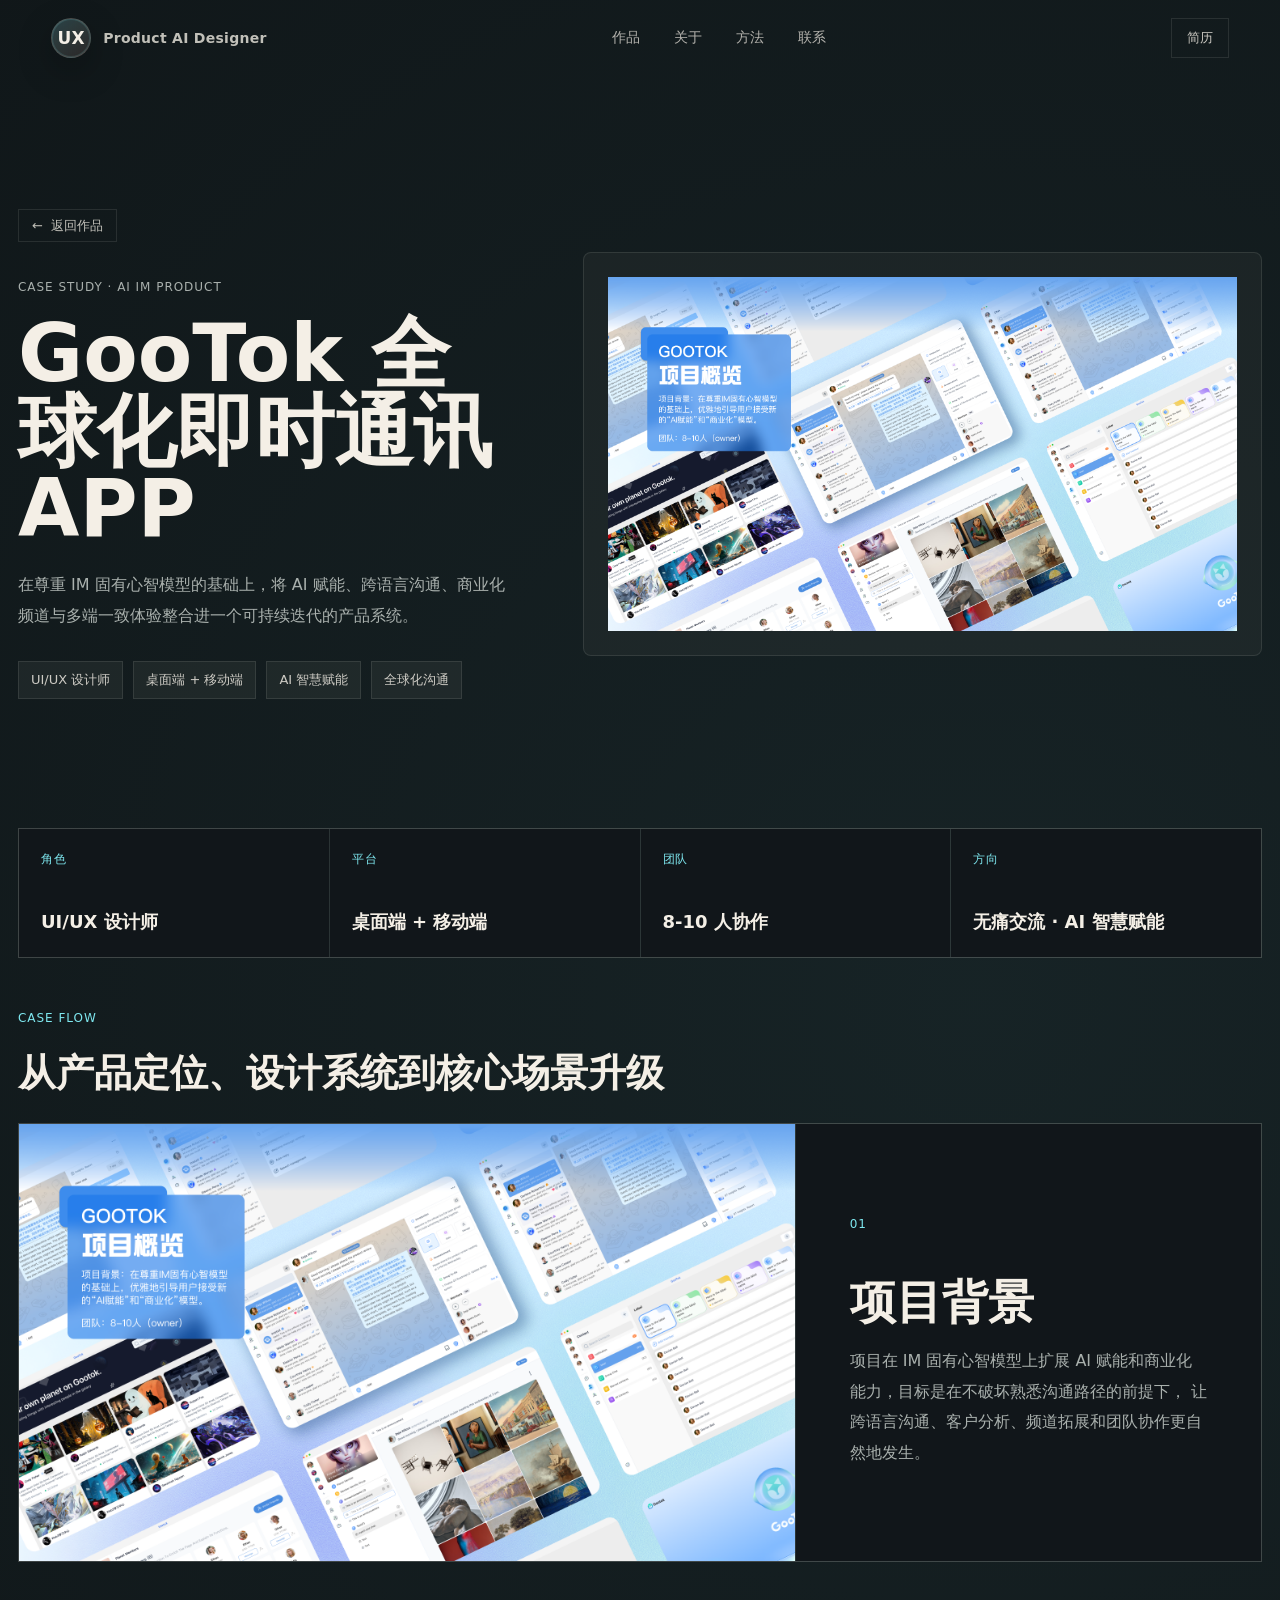
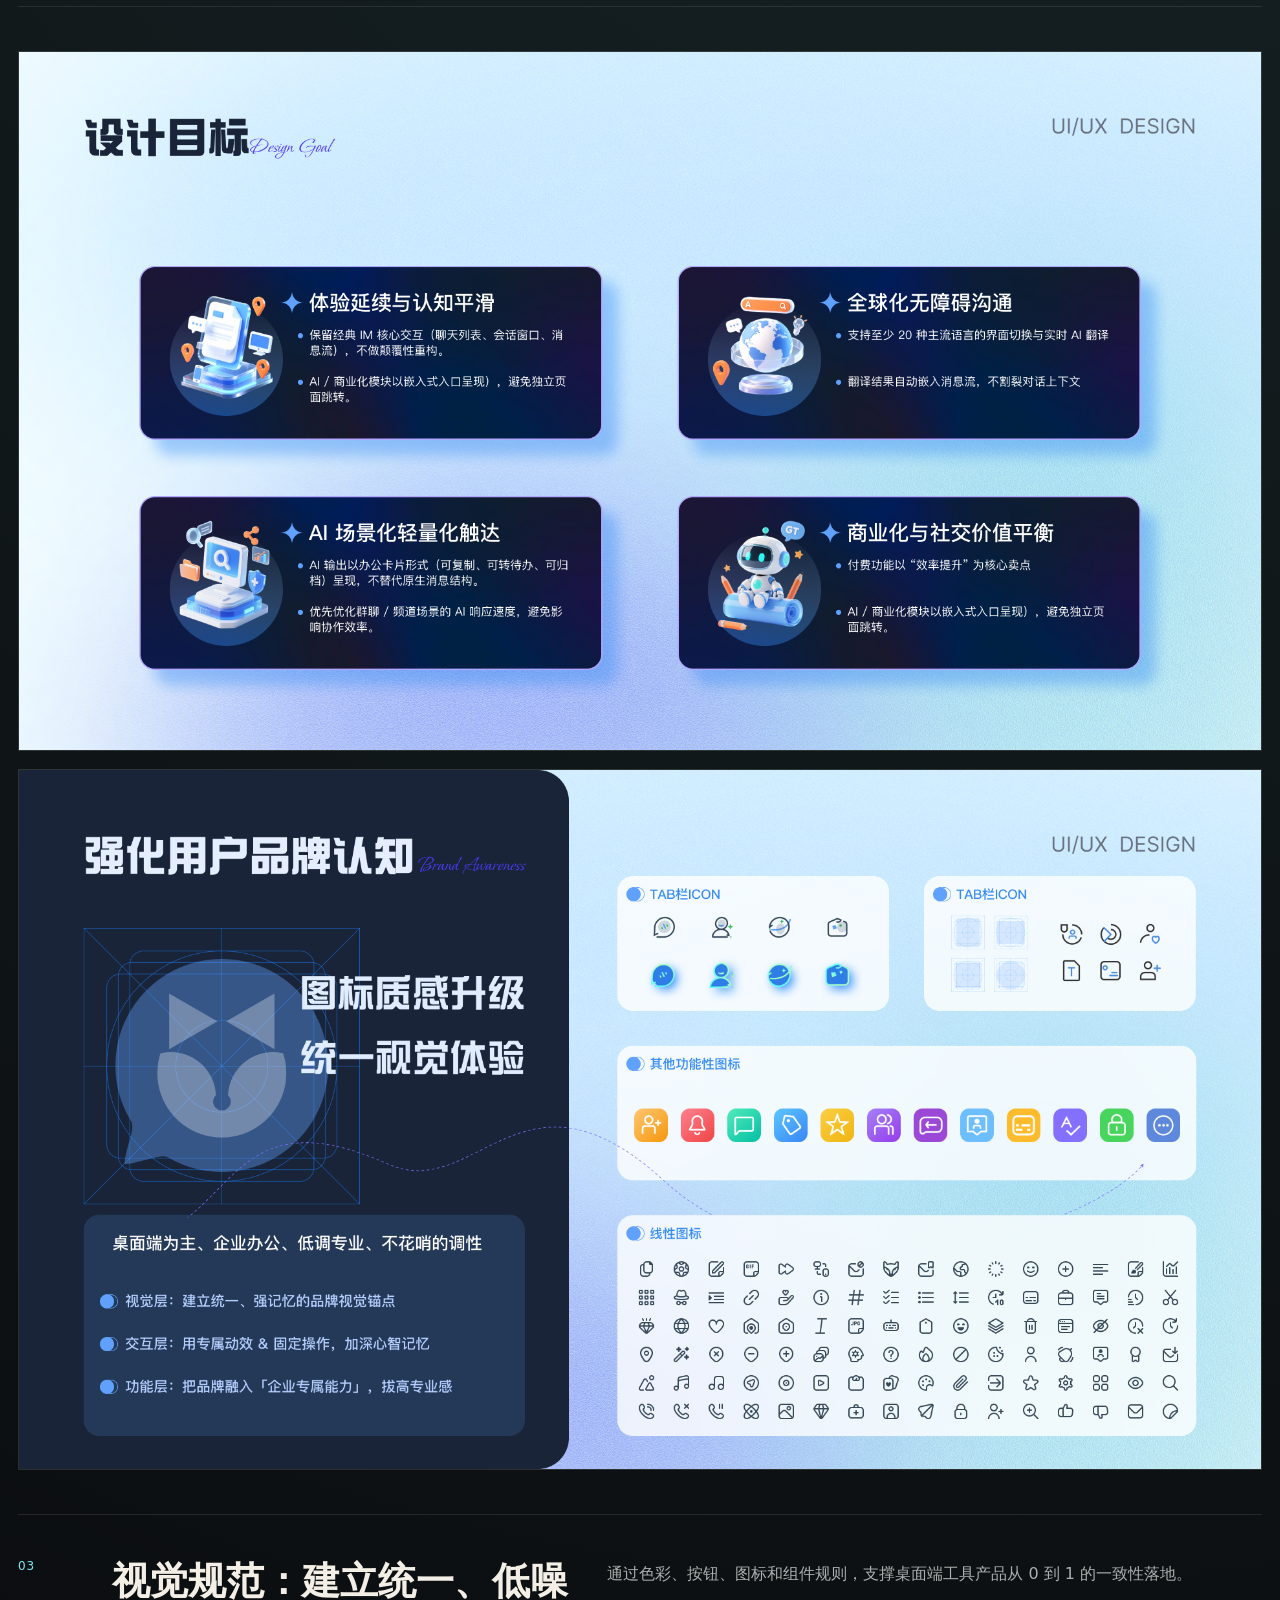
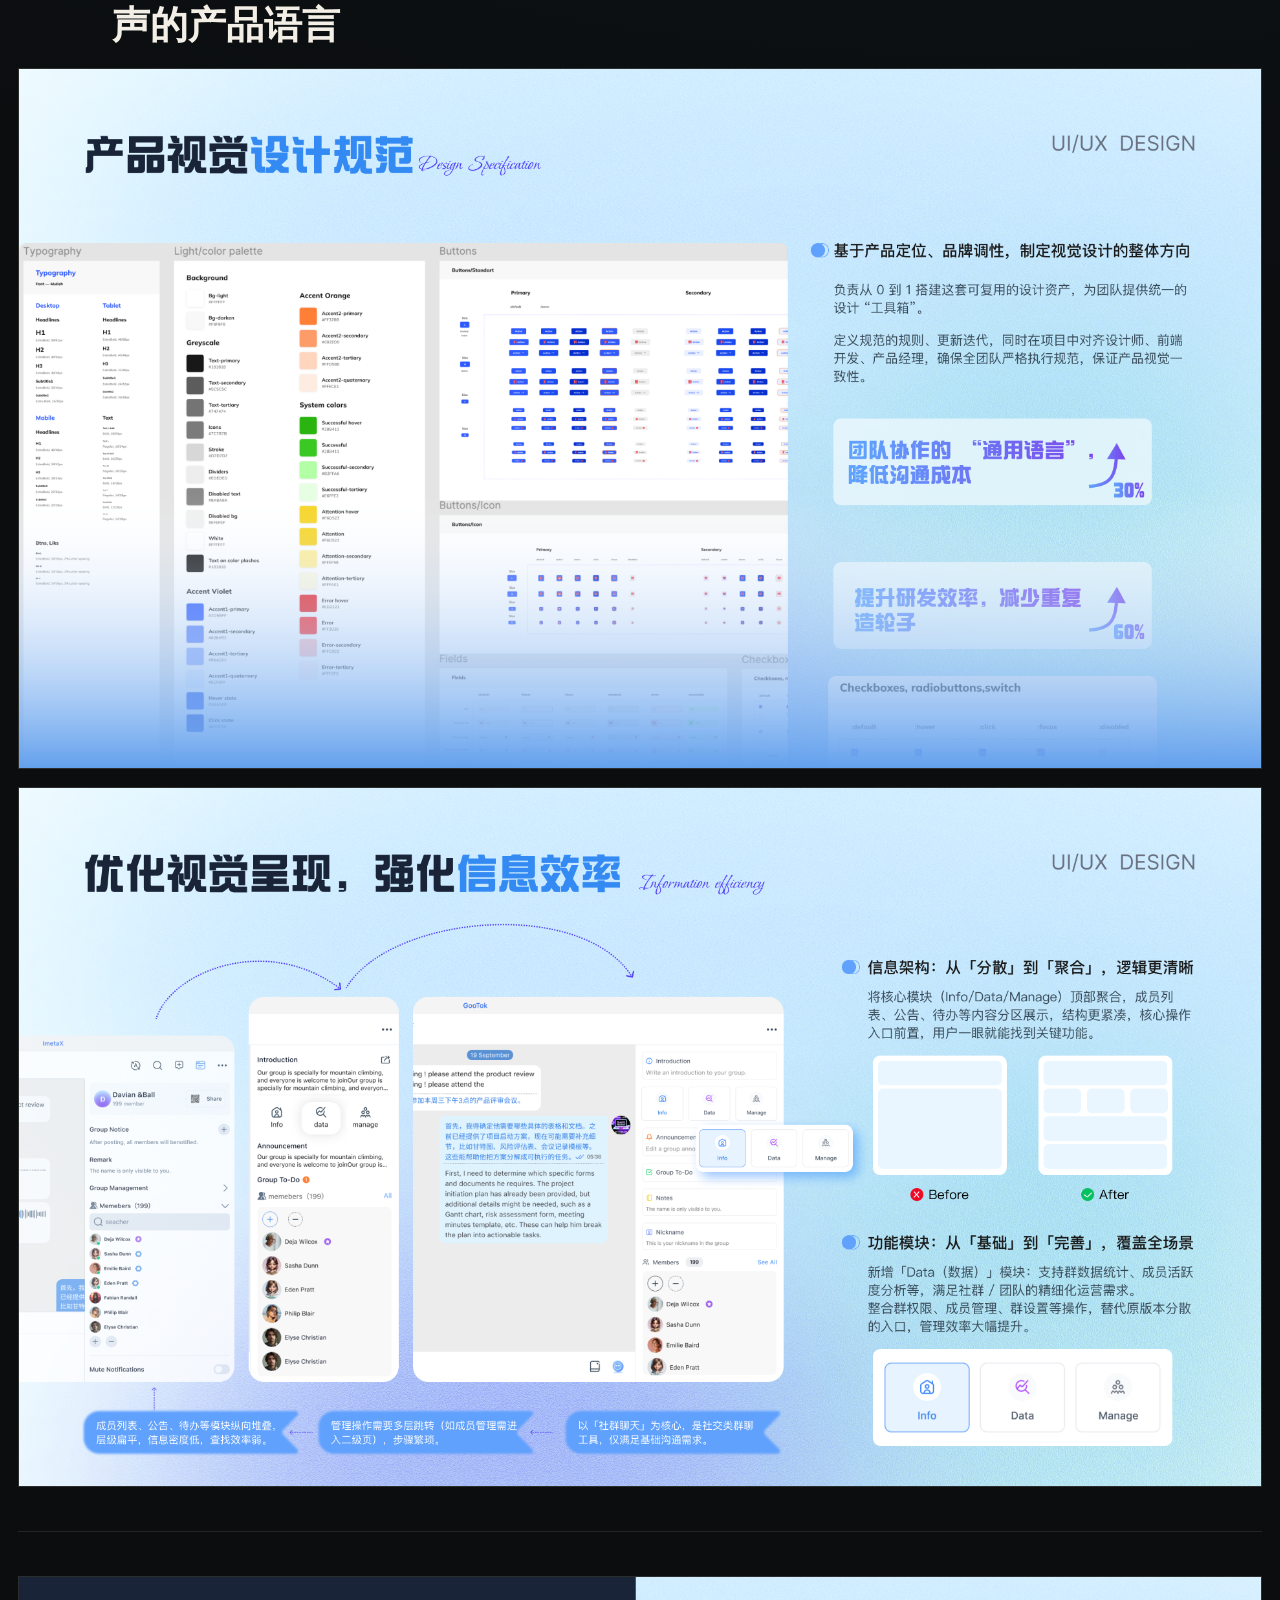
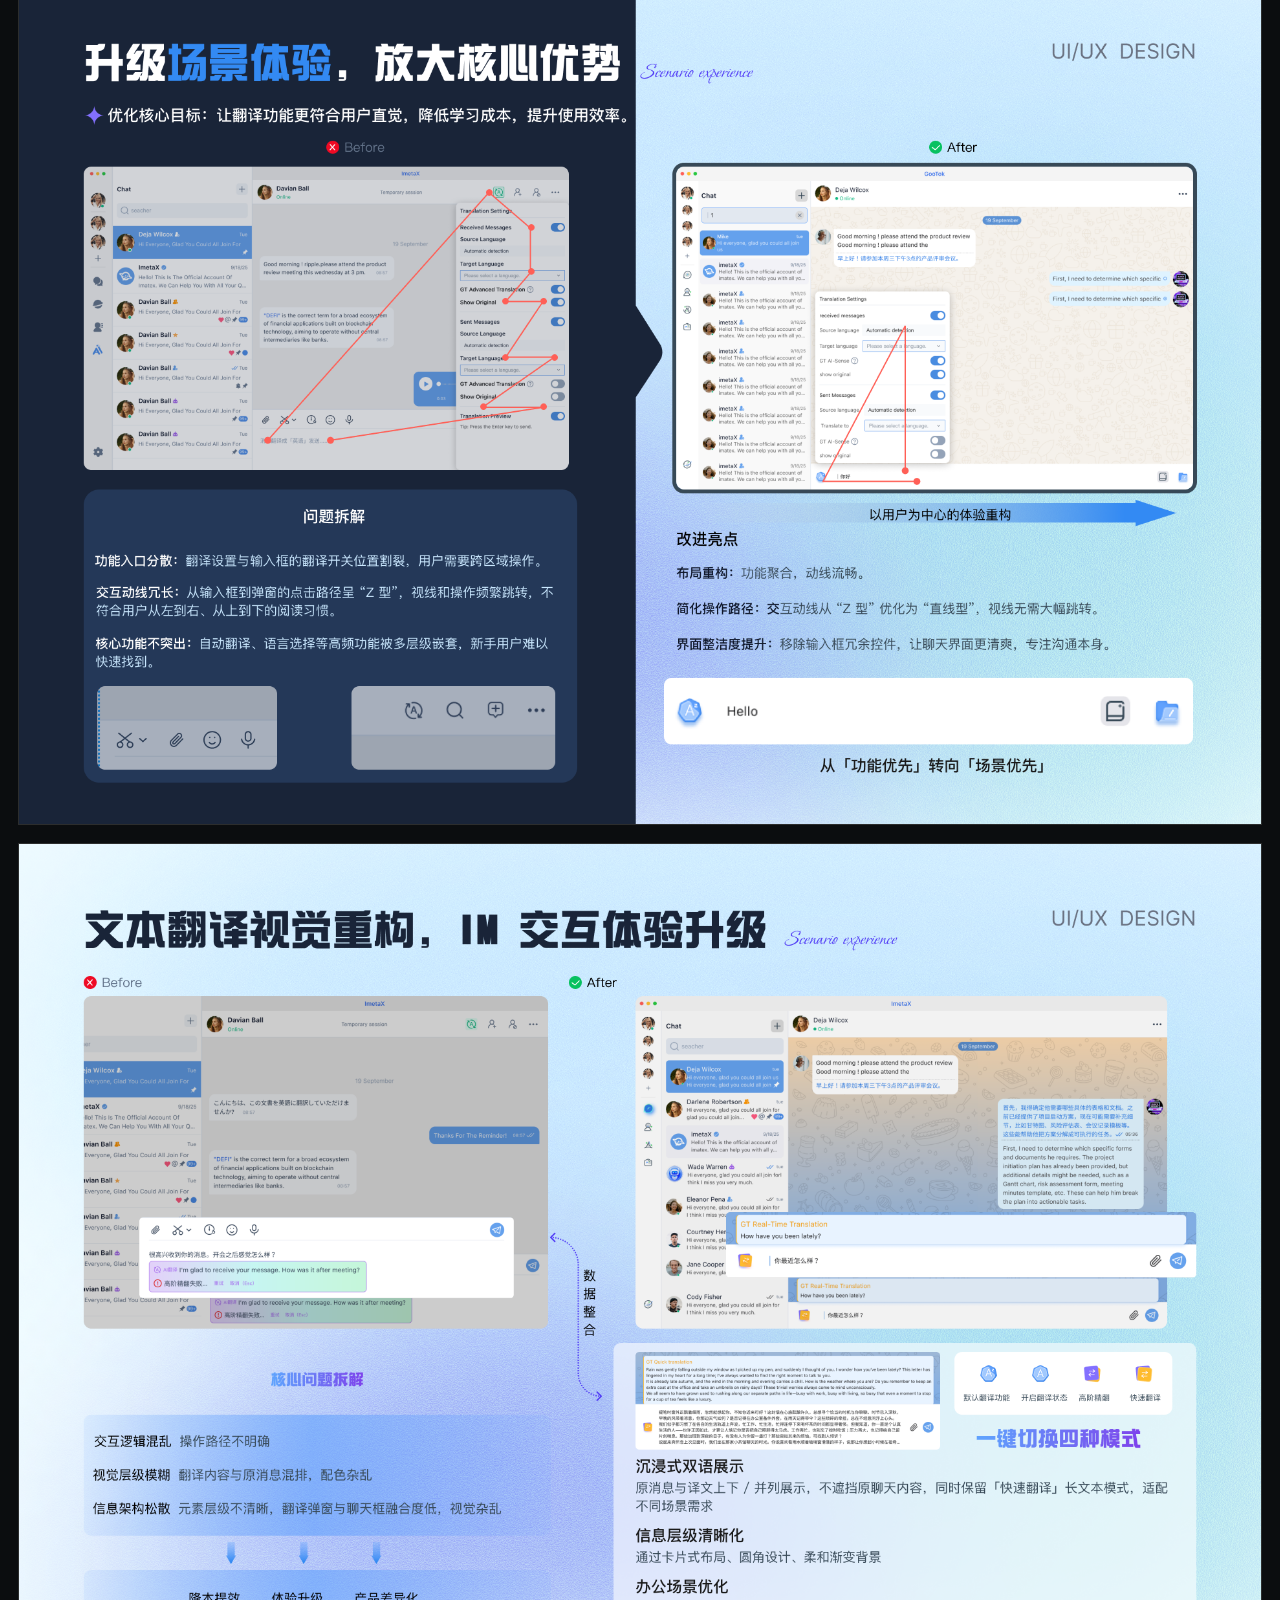
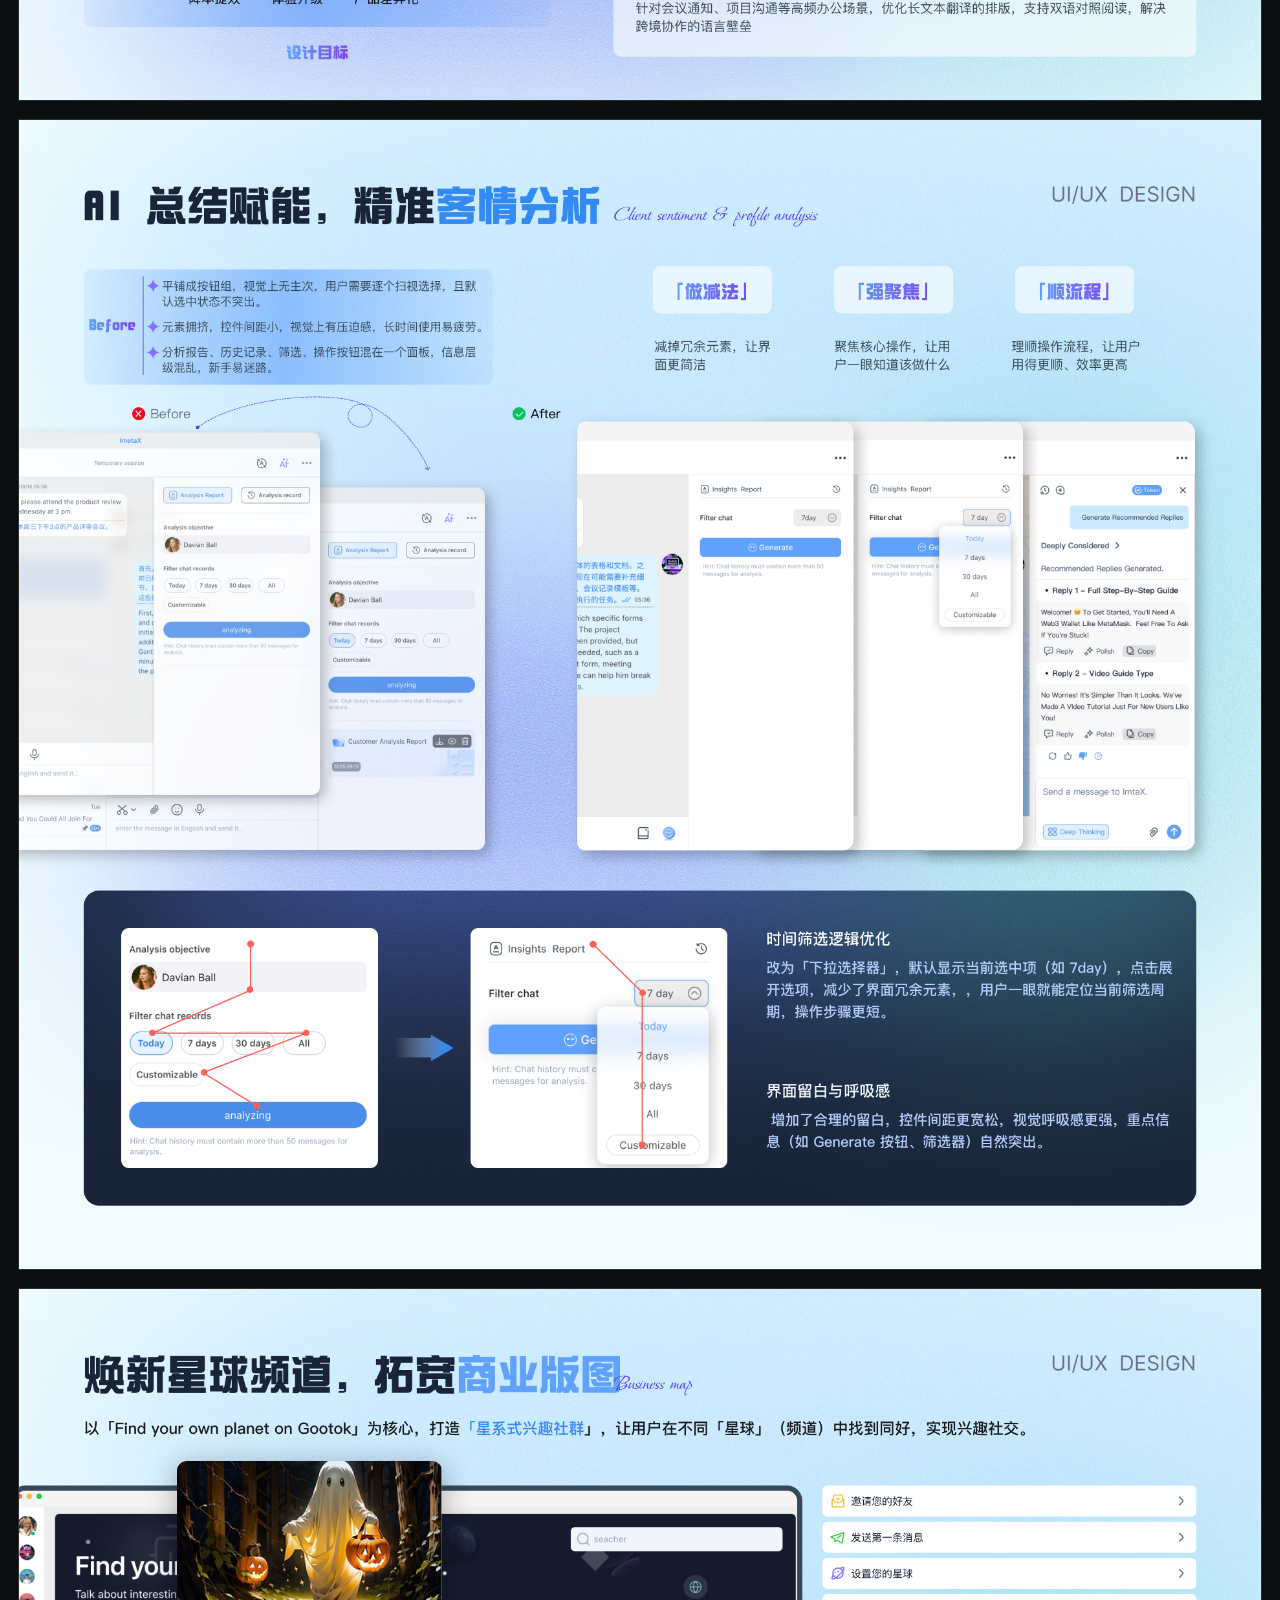
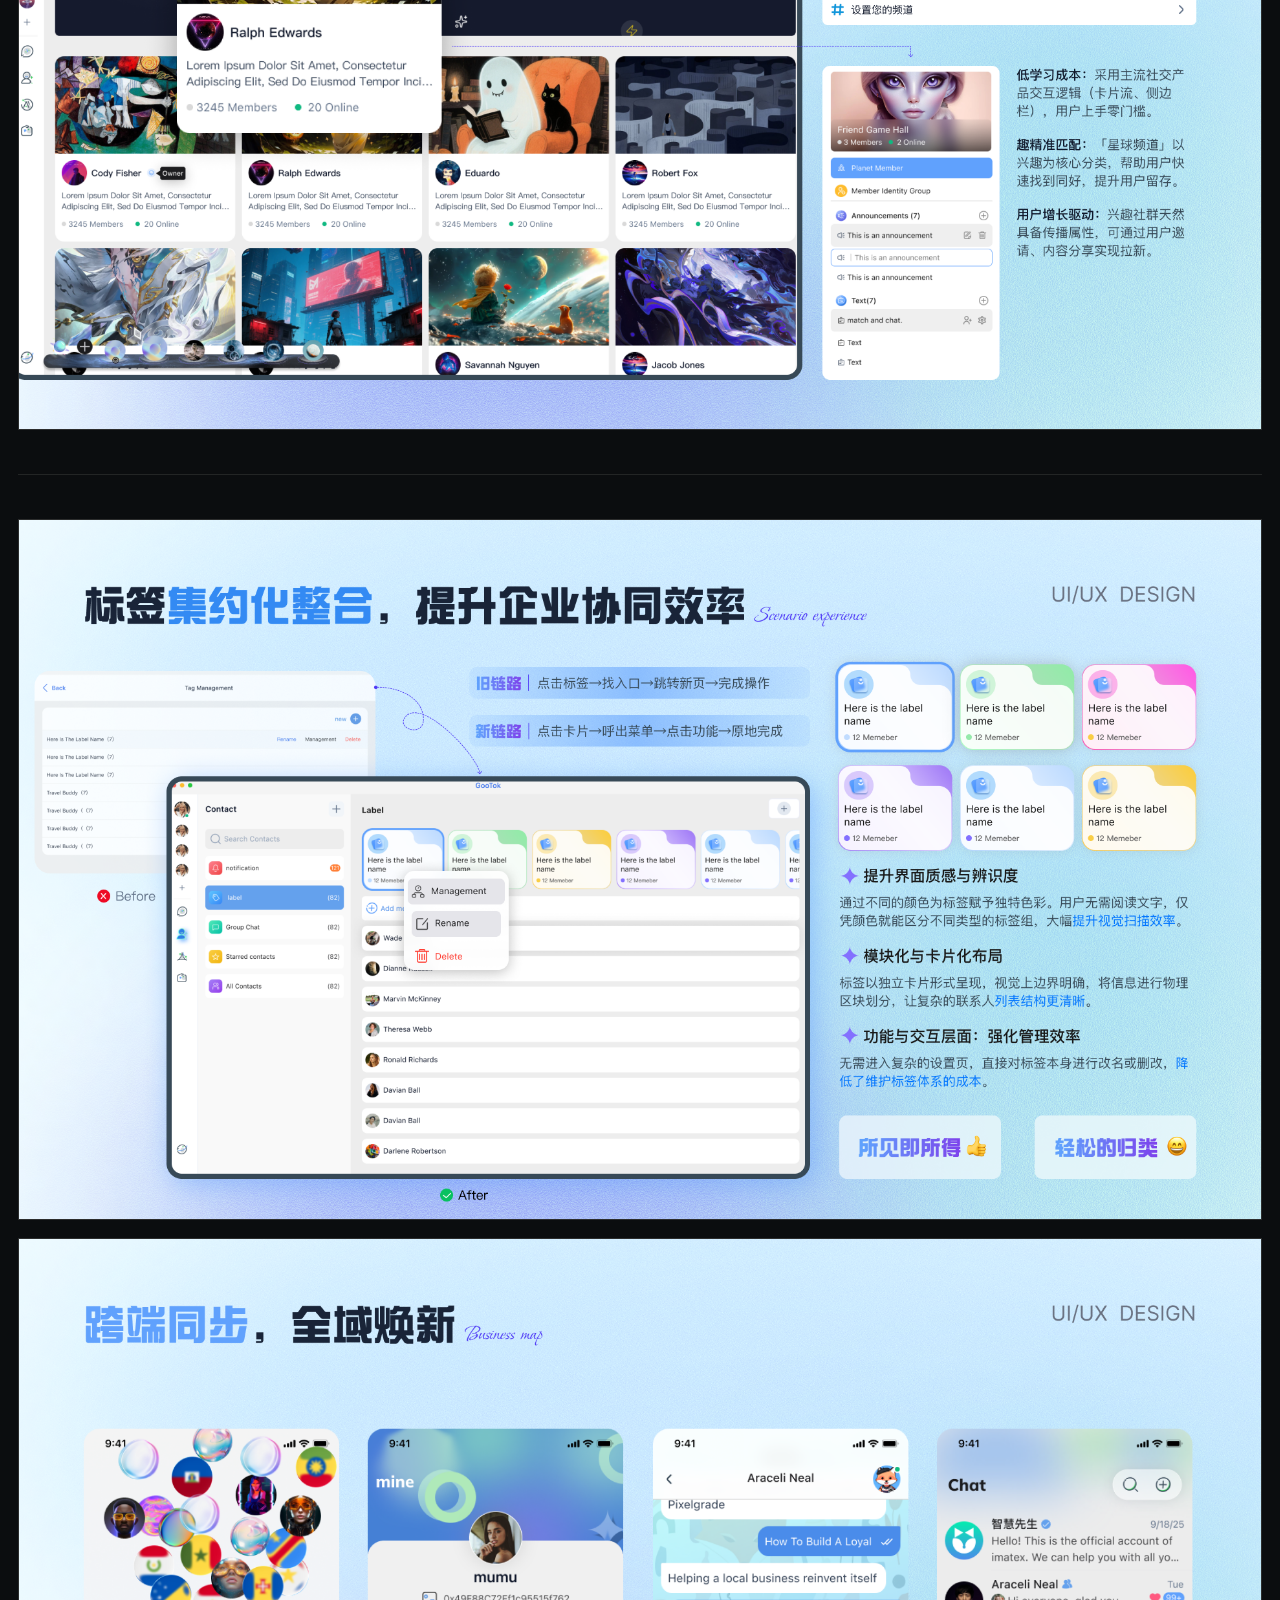
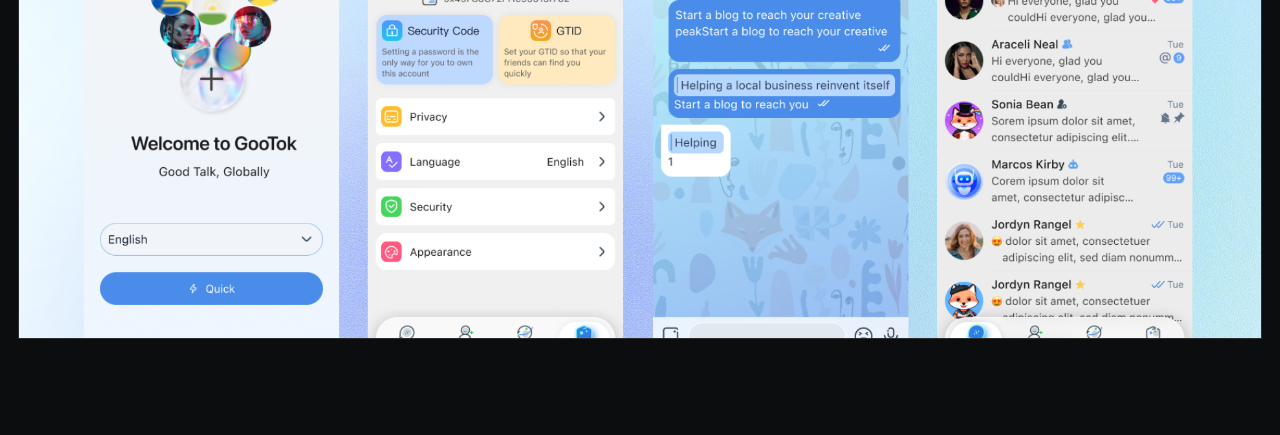
==== commit 958d09f6: "Remove GooTok section copy" ====
--- a/project-gootok.html
+++ b/project-gootok.html
@@ -84,13 +84,6 @@
         </section>
 
         <section class="project-chapter">
-          <div class="project-chapter-copy">
-            <span>02</span>
-            <h3>设计目标：让 AI 能力进入真实沟通场景</h3>
-            <p>
-              将 AI 翻译、辅助分析和自动处理放回聊天流，让用户不跳出当前任务也能完成协作。
-            </p>
-          </div>
           <div class="project-gallery">
             <button type="button" data-lightbox="./assets/projects/gootok/6.png">
               <img src="./assets/projects/gootok/6.png" alt="GooTok 设计目标" />
@@ -120,13 +113,6 @@
         </section>
 
         <section class="project-chapter">
-          <div class="project-chapter-copy">
-            <span>04</span>
-            <h3>核心场景升级：翻译、标签、客情分析与频道增长</h3>
-            <p>
-              围绕高频任务重构翻译、标签、客情分析与频道能力，降低操作成本并提升信息效率。
-            </p>
-          </div>
           <div class="project-gallery">
             <button type="button" data-lightbox="./assets/projects/gootok/10.png">
               <img src="./assets/projects/gootok/10.png" alt="GooTok 信息效率优化" />
@@ -144,13 +130,6 @@
         </section>
 
         <section class="project-chapter">
-          <div class="project-chapter-copy">
-            <span>05</span>
-            <h3>移动端同步：延续品牌识别与核心沟通路径</h3>
-            <p>
-              移动端延续轻量沟通心智，保持首次进入、个人中心和聊天路径的跨端一致。
-            </p>
-          </div>
           <div class="project-gallery">
             <button type="button" data-lightbox="./assets/projects/gootok/12.png">
               <img src="./assets/projects/gootok/12.png" alt="GooTok 移动端界面" />
